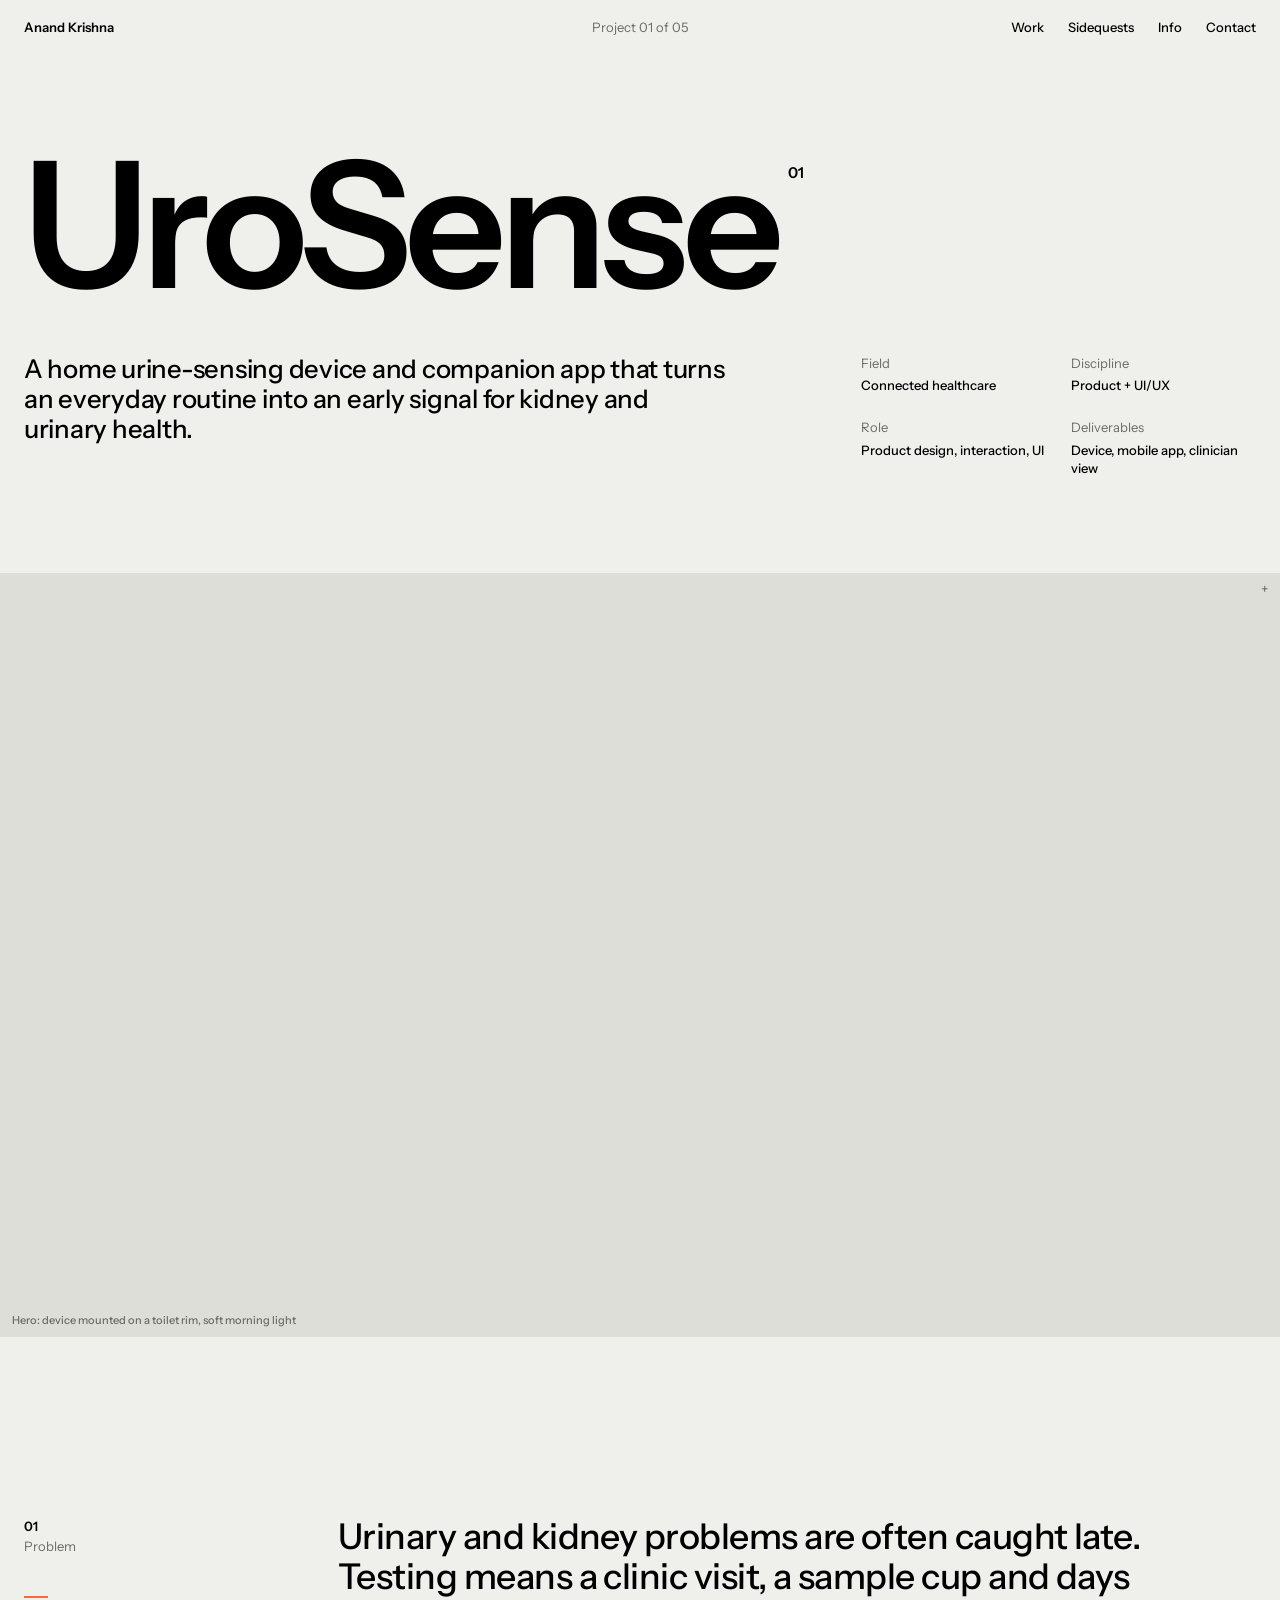
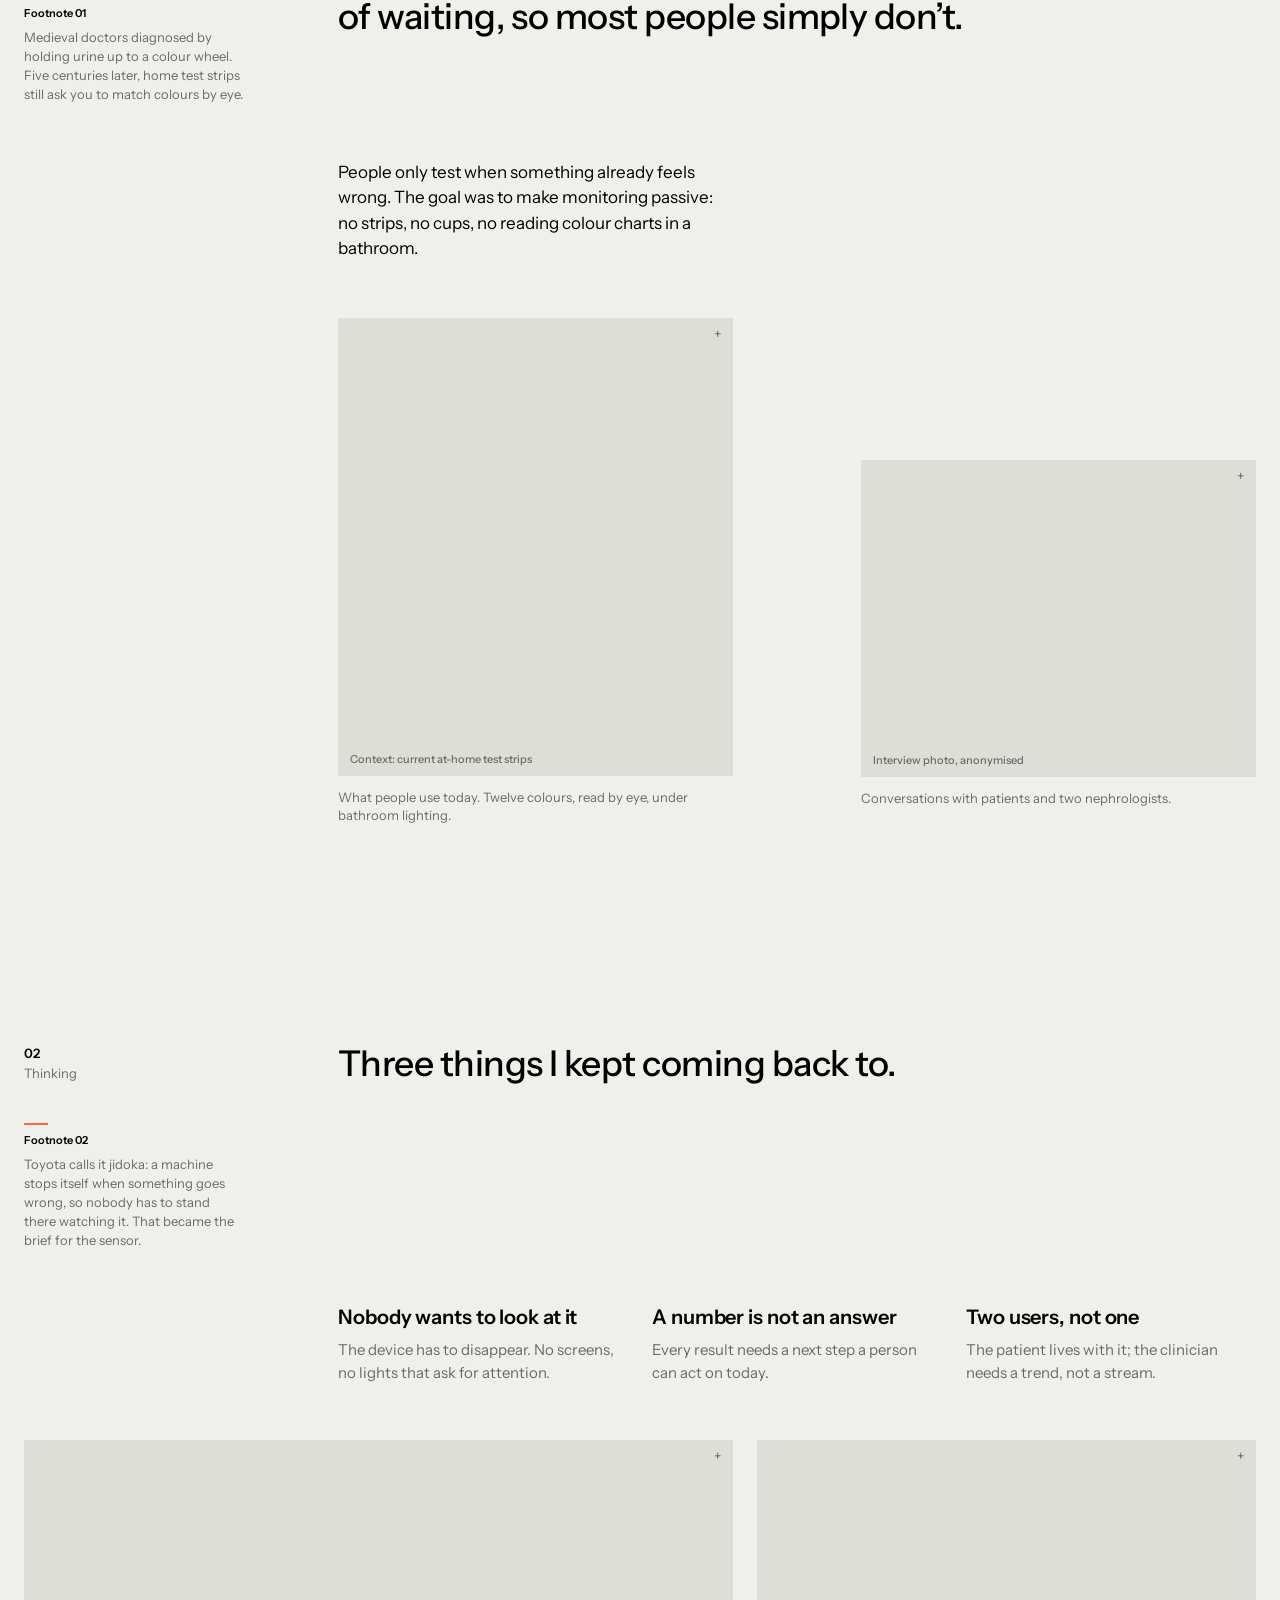
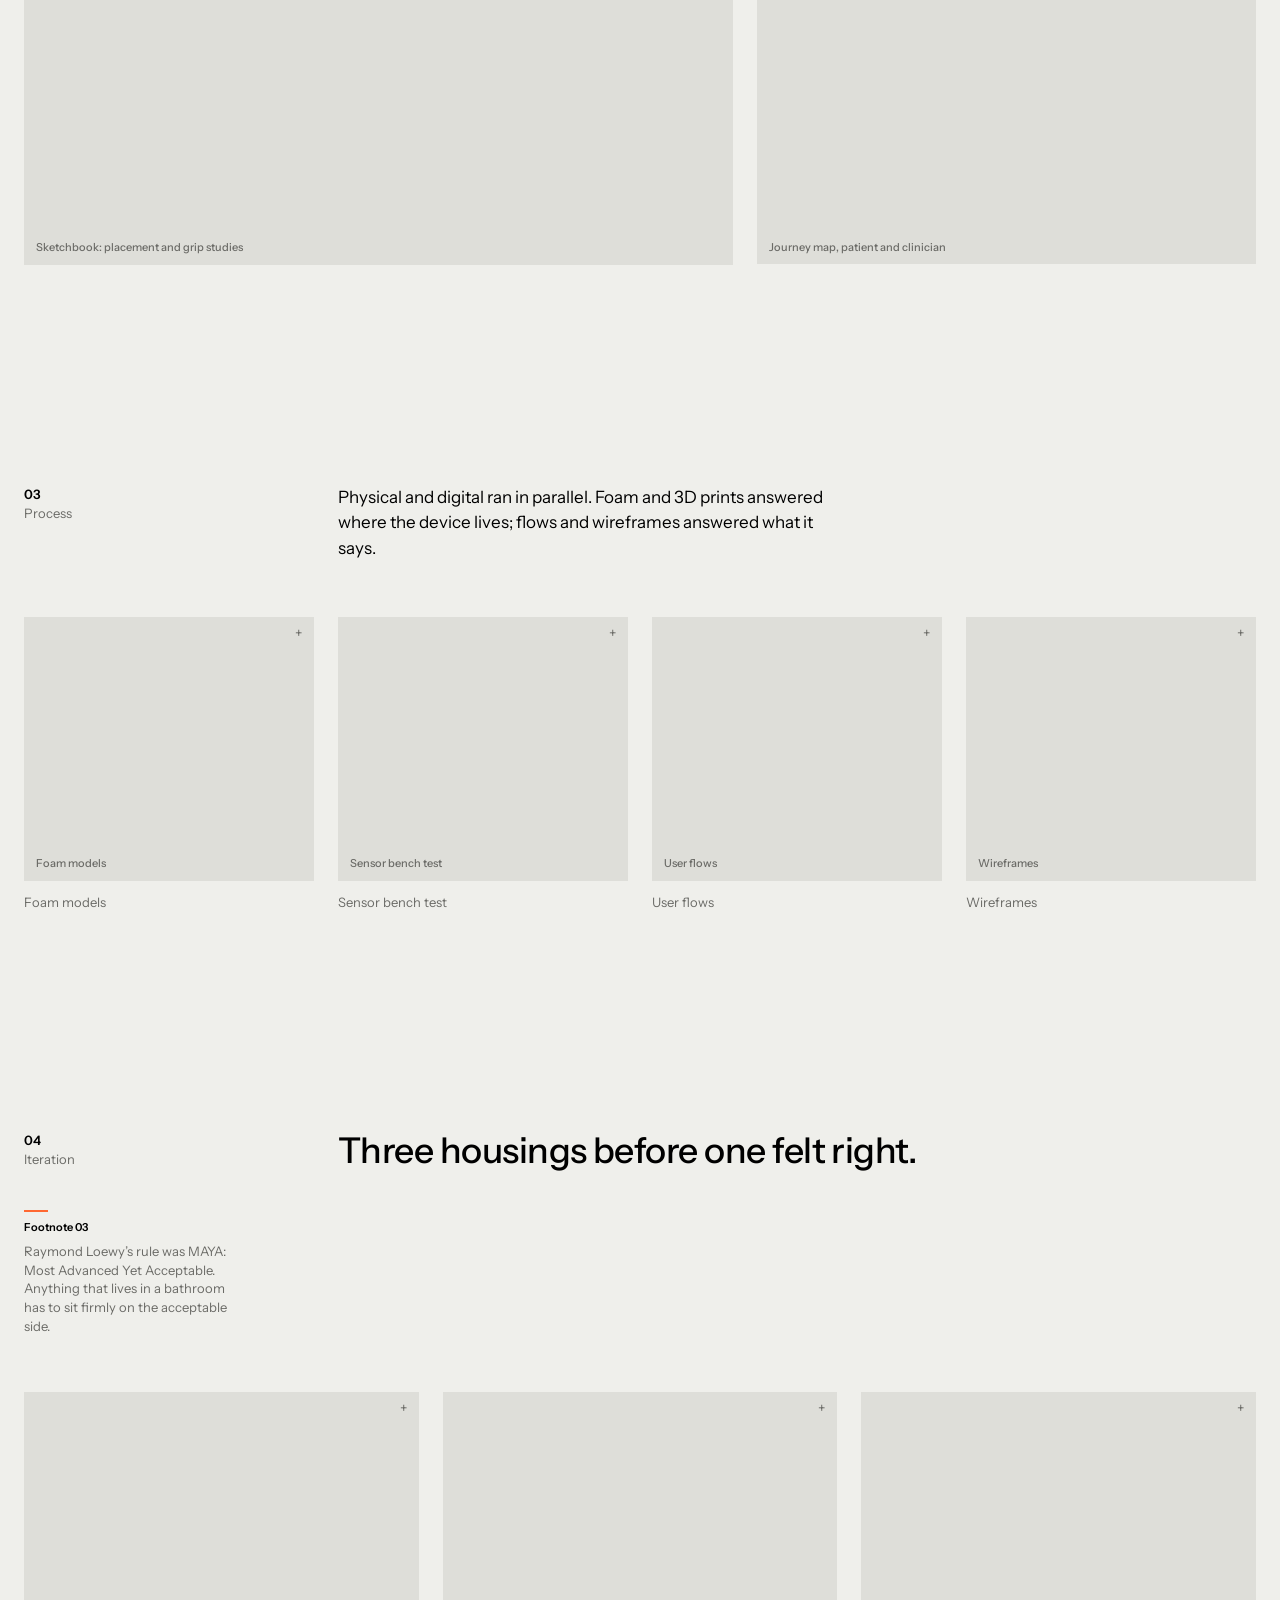
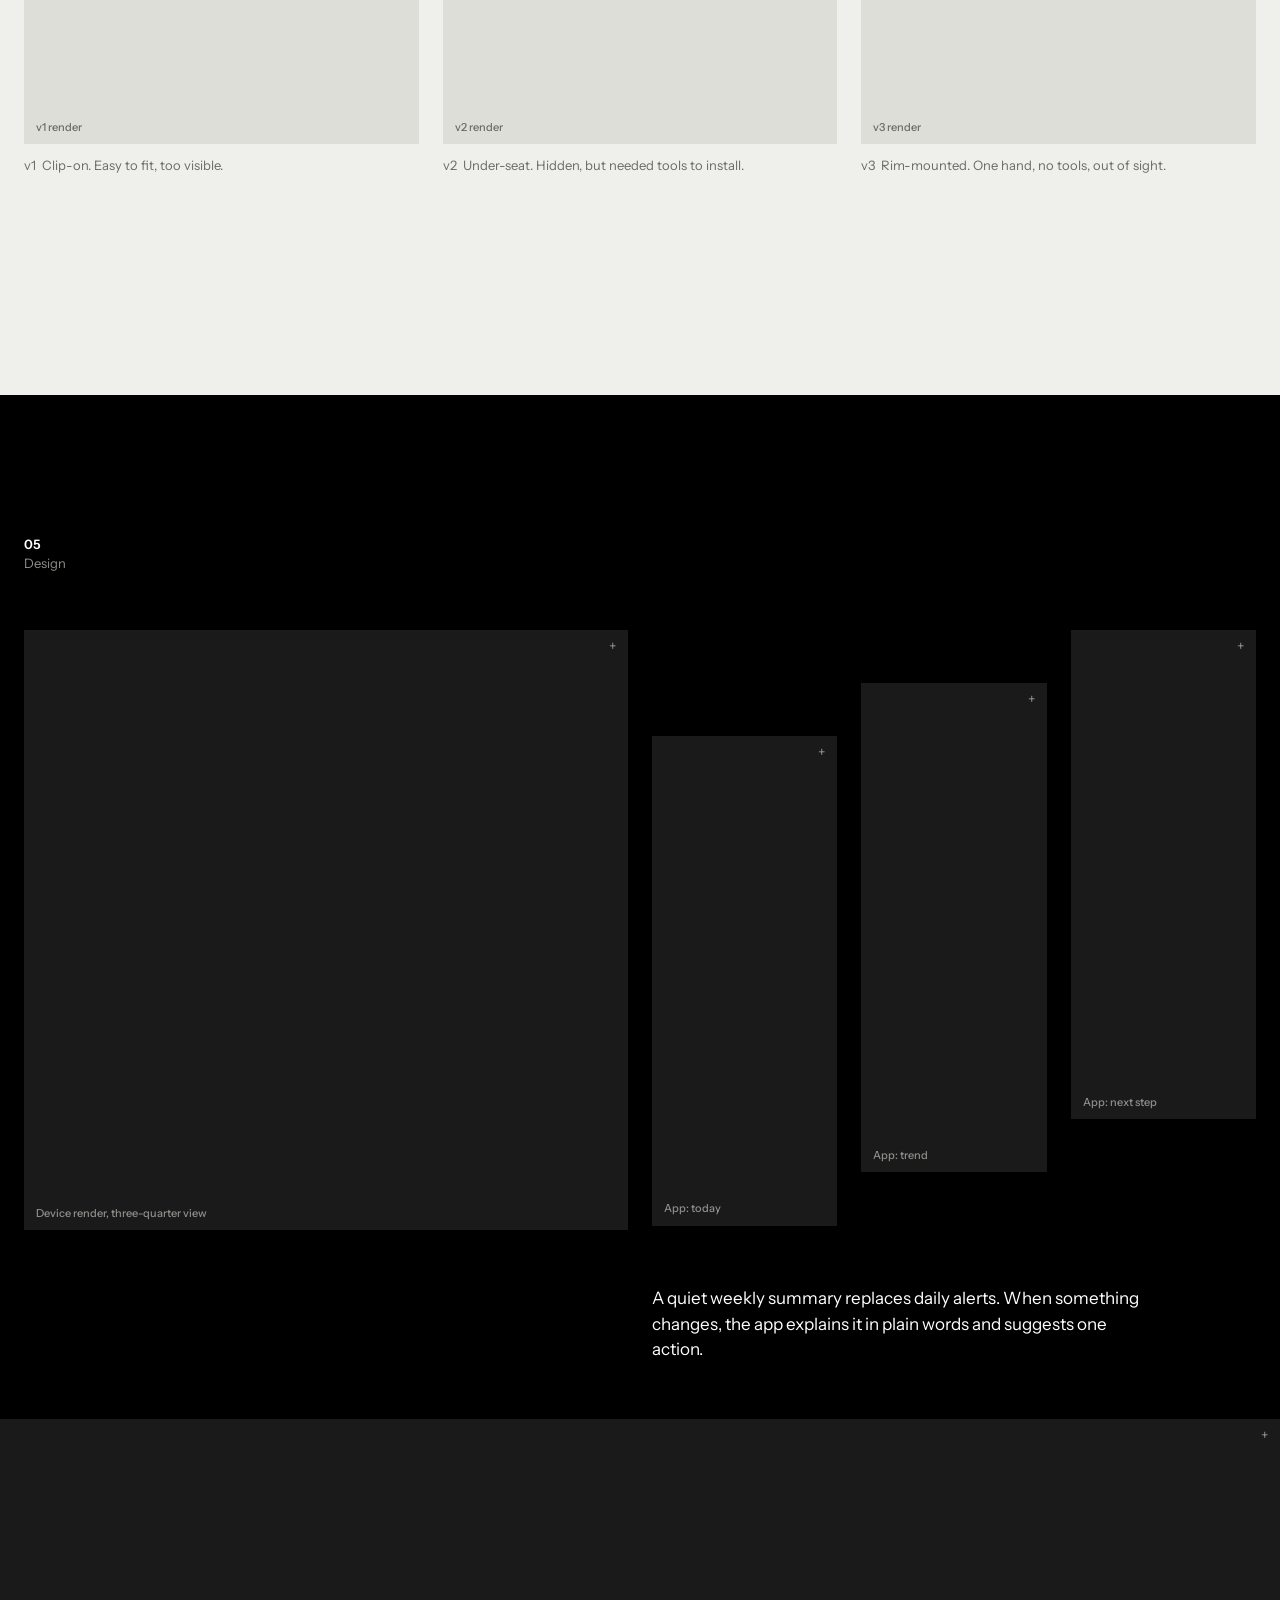
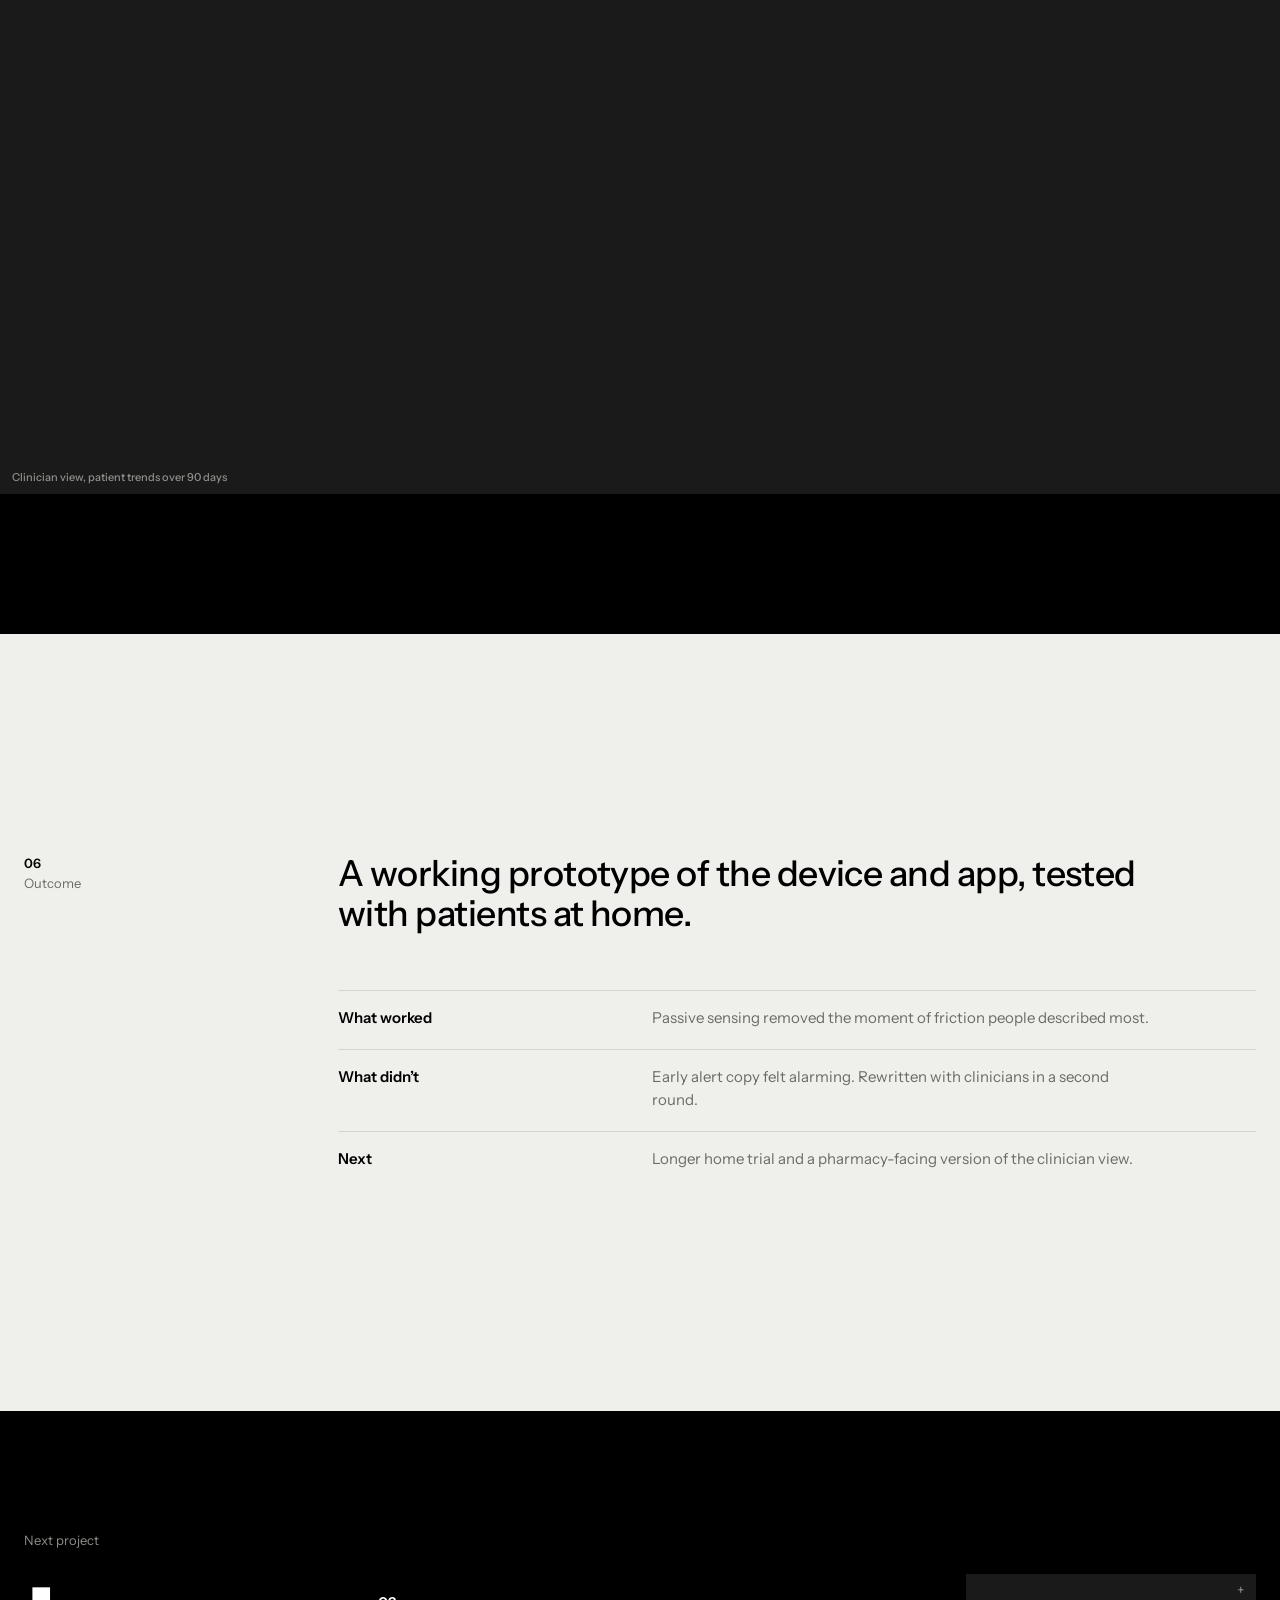
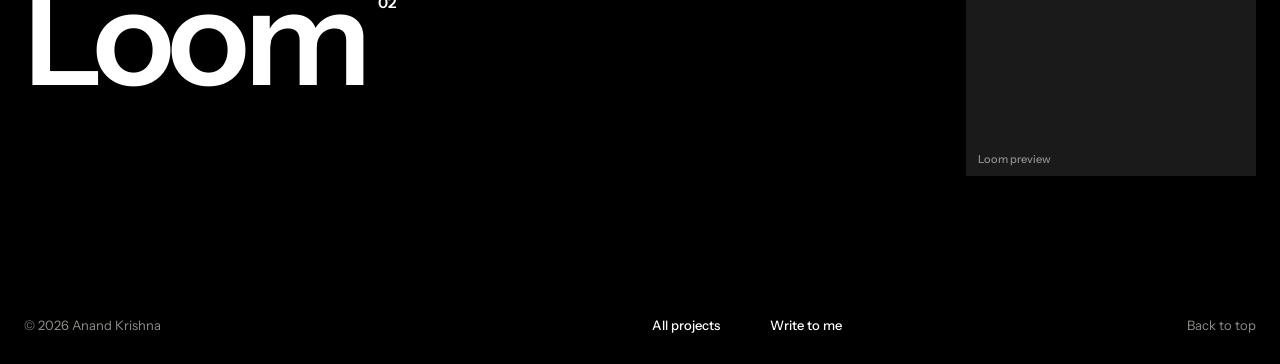
==== project.html @ cbd625f3 "Add files via upload" ====
<!doctype html>
<html lang="en">
<head>
  <meta charset="utf-8">
  <meta name="viewport" content="width=device-width, initial-scale=1">
  <title>Anand Krishna</title>
  <meta name="theme-color" content="#EFEFEB">
  <link rel="preconnect" href="https://fonts.googleapis.com">
  <link rel="preconnect" href="https://fonts.gstatic.com" crossorigin>
  <link rel="stylesheet" href="https://fonts.googleapis.com/css2?family=Instrument+Sans:wght@400..700&display=swap">
  <link rel="stylesheet" href="assets/css/style.css">
</head>
<body class="t-paper" id="top">
  <a class="skip" href="#content">Skip to content</a>
  <header data-nav></header>
  <main id="content" data-page></main>
  <script type="module" src="assets/js/project.js"></script>
</body>
</html>
---- assets/css/style.css ----
/* Anand Krishna, portfolio */

@view-transition { navigation: auto; }

:root {
  --ink: #000;
  --paper: #EFEFEB;
  --white: #FFF;
  --accent: #2B2BFF;
  --orange: #FF6831;
  --green: #A7FF9C;
  --pad: 24px;
  --gap: 24px;
  --font: 'Instrument Sans', 'Helvetica Neue', Arial, sans-serif;
  --ease: cubic-bezier(.2, .7, .2, 1);
}

/* Themes set every semantic colour, so nested sections never inherit the wrong one. */
.t-paper, .t-white, .t-orange, .t-green { --fg: #000; --mute: #6B6B67; --line: #D4D4CF; --slot: #DEDED9; --cap: #6B6B67; color: var(--fg); }
.t-paper { --bg: var(--paper); background: var(--bg); }
.t-white { --bg: var(--white); background: var(--bg); }
.t-orange { --bg: var(--orange); --mute: #000; background: var(--bg); }
.t-green { --bg: var(--green); --mute: #000; background: var(--bg); }
.t-ink { --bg: #000; --fg: #FFF; --mute: #8E8E8A; --line: #2A2A2A; --slot: #1A1A1A; --cap: #8E8E8A; background: var(--bg); color: var(--fg); }
.t-accent { --bg: var(--accent); --fg: #FFF; --mute: #EFEFEB; --line: rgba(255,255,255,.45); --slot: #1A1A1A; --cap: #8E8E8A; background: var(--bg); color: var(--fg); }

*, *::before, *::after { box-sizing: border-box; }
html { -webkit-text-size-adjust: 100%; scroll-behavior: smooth; }
@media (prefers-reduced-motion: reduce) { html { scroll-behavior: auto; } }
body { margin: 0; font-family: var(--font); font-size: 17px; line-height: 1.5; -webkit-font-smoothing: antialiased; text-rendering: optimizeLegibility; }
h1, h2, h3, p, figure, dl, dd, ul, ol { margin: 0; padding: 0; }
ul, ol { list-style: none; }
a { color: inherit; text-decoration: none; }
button { font: inherit; color: inherit; background: none; border: 0; padding: 0; cursor: pointer; }
:focus-visible { outline: 2px solid var(--accent); outline-offset: 3px; }
.t-accent :focus-visible { outline-color: #fff; }
.mute { color: var(--mute); }
.skip { position: absolute; left: -9999px; top: 8px; z-index: 100; background: #fff; color: #000; padding: 8px 12px; }
.skip:focus { left: 16px; }

.wrap { padding-inline: var(--pad); }
.grid { display: grid; grid-template-columns: repeat(12, minmax(0, 1fr)); column-gap: var(--gap); }

/* ---------- placeholder ---------- */
.ph { position: relative; width: 100%; background: var(--slot); }
.ph__cap { position: absolute; left: 12px; bottom: 10px; right: 28px; font-size: 11px; font-weight: 500; line-height: 1.3; color: var(--cap); }
.ph__mark { position: absolute; right: 12px; top: 6px; font-size: 14px; color: var(--cap); }

/* ---------- nav ---------- */
.nav { position: relative; display: flex; align-items: center; justify-content: space-between; padding: 20px var(--pad); font-size: 13px; line-height: 1.2; z-index: 5; }
.nav__name { font-weight: 600; }
.nav__ctx { position: absolute; left: 50%; transform: translateX(-50%); color: var(--mute); white-space: nowrap; }
.nav__links { display: flex; gap: 24px; font-weight: 500; }
.nav__links a, .footer__links a, .about__col a { text-underline-offset: 3px; }
.nav__links a:hover, .nav__links a[aria-current="page"], .footer__links a:hover, .about__col a:hover { text-decoration: underline; }
.nav__menu { display: none; font-size: 13px; font-weight: 500; padding: 14px 12px; margin: -14px -12px; }

/* ---------- hero ---------- */
.hero { padding-bottom: 140px; }
.hero__name { display: inline-block; white-space: nowrap; font-size: 180px; font-weight: 700; letter-spacing: -.045em; line-height: .86; margin-top: 72px; }
.hero__name .l { display: inline; }
.hero__row { margin-top: 56px; align-items: start; }
.hero__intro { grid-column: 7 / span 6; grid-row: 1; font-size: clamp(24px, 2.8vw, 40px); font-weight: 500; letter-spacing: -.02em; line-height: 1.08; max-width: 15em; }
.facts { grid-column: 1 / span 5; grid-row: 1; padding-top: 6px; }
.facts__label { font-size: 13px; }
.facts__win { overflow: hidden; margin: 10px 0 12px; min-height: 2.36em; font-size: 24px; }
.facts__line { font-size: 24px; font-weight: 500; letter-spacing: -.008em; line-height: 1.18; max-width: 19em; }
.facts__btn { font-size: 13px; font-weight: 600; text-decoration: underline; text-underline-offset: 3px; padding: 14px 0; margin: -14px 0; }
.facts__btn:disabled { cursor: default; }

/* ---------- index ---------- */
.index { padding-top: 120px; padding-bottom: 220px; }
.index__head { font-size: 13px; color: var(--mute); padding-bottom: 14px; border-bottom: 1px solid var(--line); }
.index__h { font-size: inherit; font-weight: 400; grid-column: 1 / span 3; }
.index__hook { grid-column: 4 / span 6; }
.index__fd { grid-column: 11 / span 2; }
.row { border-bottom: 1px solid var(--line); }
.row:last-child { border-bottom: 0; }
.row a { display: grid; grid-template-columns: repeat(12, minmax(0, 1fr)); column-gap: var(--gap); align-items: end; padding: 28px 0; }
.row__title { grid-column: 1 / span 10; display: flex; align-items: flex-start; gap: 12px; }
.row__t { font-size: clamp(52px, 8.9vw, 160px); font-weight: 600; letter-spacing: -.04em; line-height: .92; }
.row__num { font-size: 14px; font-weight: 600; margin-top: 1.1em; }
.row__meta { grid-column: 11 / span 2; display: flex; flex-direction: column; font-size: 13px; line-height: 1.35; padding-bottom: .9vw; }
.row__field { font-weight: 500; }
.row__disc { color: var(--mute); }
.row__inline { display: none; }
.row__t, .row__num, .row__field, .row__disc { transition: color 100ms ease-out; }
.index__list.is-hovering :is(.row__t, .row__num, .row__field, .row__disc) { transition-duration: 160ms; }
.index__list.is-hovering .row:not(.is-active) :is(.row__t, .row__num, .row__field, .row__disc) { color: var(--line); }
.row.is-active :is(.row__t, .row__num) { color: var(--accent); }
.has-cursor .row a, .has-cursor .sql button { cursor: none; }

/* floating preview + cursor */
.pv { position: fixed; left: 0; top: 0; width: clamp(200px, 23.6vw, 340px); aspect-ratio: 34 / 43; pointer-events: none; z-index: 40; opacity: 0; transition: opacity 160ms ease-out; will-change: transform; }
.pv.is-on { opacity: 1; }
.pv--fixed { left: auto; right: 22%; top: 50%; transform: translateY(-50%); }
.pv__f { position: absolute; inset: 0; background: #1A1A1A; opacity: 0; }
.pv__f.on { opacity: 1; }
.pv__f .ph__cap { color: #8E8E8A; }
.cur { position: fixed; left: 0; top: 0; z-index: 41; pointer-events: none; opacity: 0; transition: opacity 120ms; }
.cur.is-on { opacity: 1; }
.cur__dot { position: absolute; left: -7px; top: -7px; width: 14px; height: 14px; border-radius: 50%; background: var(--accent); }
.cur__label { position: absolute; left: 14px; top: 12px; white-space: nowrap; background: var(--accent); color: #fff; font-size: 12px; font-weight: 500; line-height: 1; padding: 6px 10px; border-radius: 20px; }

/* ---------- about ---------- */
.about { padding: 140px 0 160px; }
.about__head { grid-column: 1 / span 9; grid-row: 1; font-size: clamp(30px, 3.6vw, 52px); font-weight: 500; letter-spacing: -.022em; line-height: 1.06; }
.about__portrait { grid-column: 10 / span 3; grid-row: 1 / span 2; }
.about__body { grid-column: 4 / span 5; grid-row: 2; margin-top: 56px; }
.about__body p + p { margin-top: 24px; font-weight: 500; }
.about__col { grid-row: 3; margin-top: 96px; font-size: 13px; line-height: 1.5; }
.about__col h3 { font-size: 13px; font-weight: 600; margin-bottom: 10px; }
.about__col--1 { grid-column: 4 / span 3; }
.about__col--2 { grid-column: 7 / span 3; }
.about__col--3 { grid-column: 10 / span 3; }

/* ---------- footnotes ---------- */
.fn { font-size: 13px; line-height: 1.45; max-width: 220px; }
.fn__mark { display: block; width: 24px; height: 2px; background: var(--orange); transform: scaleX(0); transform-origin: left; transition: transform 240ms var(--ease); }
.fn.is-seen .fn__mark { transform: scaleX(1); }
.fn__label { display: block; font-size: 11px; font-weight: 600; margin: 8px 0 6px; }
.fn__text { color: var(--mute); }
@media (prefers-reduced-motion: reduce) { .fn__mark { transform: none; transition: none; } }

/* ---------- footer ---------- */
.footer { padding: 96px 0 28px; }
.footer__note .fn { max-width: 330px; }
.footer__q { margin-top: 64px; font-size: 13px; color: var(--mute); min-height: 1.4em; }
.footer__cta { display: block; width: 100%; text-align: left; margin-top: 24px; transition: color 160ms ease-out; }
.footer__cta > span { display: inline-block; white-space: nowrap; font-size: 200px; font-weight: 700; letter-spacing: -.045em; line-height: .84; }
.footer__cta .l { display: inline; }
.footer__cta:hover, .footer__cta:focus-visible { color: var(--orange); }
.footer__bottom { margin-top: 140px; font-size: 13px; align-items: baseline; }
.footer__copy { grid-column: 1 / span 4; color: var(--mute); }
.footer__links { grid-column: 7 / span 5; display: flex; gap: 24px; font-weight: 500; flex-wrap: wrap; }
.footer__links a { min-width: 94px; }
.footer__top { grid-column: 12; color: var(--mute); justify-self: end; }
.footer__top:hover { color: var(--fg); }

/* ---------- case study ---------- */
.ctitle { padding-top: 88px; padding-bottom: 96px; }
.ctitle__h { display: flex; align-items: flex-start; gap: 12px; font-weight: inherit; }
.ctitle__t { display: inline-block; white-space: nowrap; font-size: clamp(64px, 13.8vw, 240px); font-weight: 600; letter-spacing: -.04em; line-height: .92; }
.sup { font-size: 15px; font-weight: 600; margin-top: 1.4vw; }
.ctitle__row { margin-top: 48px; align-items: start; }
.ctitle__sum { grid-column: 1 / span 7; font-size: clamp(20px, 2vw, 28px); font-weight: 500; letter-spacing: -.01em; line-height: 1.18; }
.ctitle__meta { grid-column: 9 / span 4; display: grid; grid-template-columns: 1fr 1fr; gap: 24px var(--gap); font-size: 13px; line-height: 1.4; }
.ctitle__meta dt { color: var(--mute); margin-bottom: 4px; }
.ctitle__meta dd { font-weight: 500; }
.ctitle__play { display: flex; gap: 24px; margin-top: 40px; font-size: 15px; font-weight: 600; }
.ctitle__play .mute { font-weight: 400; }
.ctitle--after { padding-top: 64px; padding-bottom: 200px; }
.ohero { position: relative; }
.ohero .ph { min-height: 70vh; }
.ohero__title { position: absolute; left: 0; right: 0; bottom: 40px; color: #fff; }
.ohero__title h1 { font-weight: inherit; }
.ohero__title .ctitle__t { font-size: 300px; letter-spacing: -.05em; line-height: .8; }
.ohero__title .sup { display: block; margin: 0 0 16px; }

.chero { padding-bottom: 180px; }
.chero--band { padding: 120px 0; margin-bottom: 220px; }
.chapter { padding-bottom: 220px; }
.chapter--band { padding: 140px 0; margin-bottom: 220px; }
.chapter--band + .next, .chapter:last-of-type { margin-bottom: 0; }
.ch-grid { row-gap: 56px; align-items: start; }
.ch-aside { grid-column: 1 / span 3; grid-row: 1; font-size: 13px; line-height: 1.5; }
.ch-n { font-weight: 600; }
.ch-l { font-size: 13px; font-weight: 400; color: var(--mute); }
.ch-aside .fn { margin-top: 40px; }
.blk { grid-row: var(--r); grid-column: var(--c, 1) / span var(--s, 12); }
.blk.sub { grid-column: 1 / -1; display: grid; grid-template-columns: repeat(12, minmax(0, 1fr)); column-gap: var(--gap); align-items: start; }
.st { font-size: clamp(26px, calc(var(--fs) / 1440 * 100vw), calc(var(--fs) * 1px)); font-weight: 500; letter-spacing: -.015em; line-height: 1.12; }
.para { font-size: 17px; line-height: 1.5; max-width: 34em; }
.it { grid-column: var(--c) / span var(--s); margin-top: calc(var(--dy) / 1440 * 100vw); }
figcaption { margin-top: 12px; font-size: 13px; line-height: 1.4; color: var(--mute); white-space: pre-wrap; }
.blk.full { grid-column: 1 / -1; margin-inline: calc(var(--pad) * -1); }
.col { grid-column: var(--c) / span var(--s); }
.col h3 { font-size: 20px; font-weight: 600; letter-spacing: -.005em; line-height: 1.2; }
.col p { margin-top: 10px; font-size: 15px; color: var(--mute); }
.list__row { display: grid; grid-template-columns: repeat(9, minmax(0, 1fr)); column-gap: var(--gap); border-top: 1px solid var(--line); padding: 16px 0 20px; font-size: 15px; line-height: 1.5; }
.list dt { grid-column: 1 / span 3; font-weight: 600; }
.list dd { grid-column: 4 / span 5; color: var(--mute); }
.sw { grid-column: var(--c) / span 2; }
.sw span { display: block; aspect-ratio: 1; }

.next { padding: 120px 0 28px; }
.next__label { font-size: 13px; color: var(--mute); }
.next__row { margin-top: 24px; align-items: start; }
.next__link { grid-column: 1 / span 8; display: flex; align-items: flex-start; gap: 12px; transition: color 160ms ease-out; }
.next__link:hover { color: var(--accent); }
.t-ink .next__link:hover { color: var(--orange); }
.next__t { display: inline-block; white-space: nowrap; font-size: clamp(56px, 10.6vw, 200px); font-weight: 600; letter-spacing: -.04em; line-height: .92; }
.next__img { grid-column: 10 / span 3; }

/* ---------- sidequests ---------- */
.sq-bar { display: flex; justify-content: space-between; align-items: baseline; margin-top: 64px; padding-bottom: 14px; border-bottom: 1px solid var(--line); }
.sq-filters { display: flex; gap: 28px; flex-wrap: wrap; }
.flt, .sq-views button { font-size: 15px; font-weight: 500; color: var(--mute); padding: 10px 0; margin: -10px 0; }
.flt sup { font-size: 11px; font-weight: 600; margin-left: 3px; }
.flt[aria-pressed="true"], .sq-views button[aria-pressed="true"] { color: var(--fg); font-weight: 600; text-decoration: underline; text-underline-offset: 4px; }
.flt:hover, .sq-views button:hover { color: var(--fg); }
.sq-views { display: flex; gap: 20px; }
.ctitle:has(.sq-bar) { padding-bottom: 72px; }
.sq-wrap { padding-bottom: 160px; }
.sq-grid { display: grid; grid-template-columns: repeat(12, minmax(0, 1fr)); column-gap: var(--gap); row-gap: 64px; grid-auto-flow: row dense; align-items: start; }
.sq { grid-column: span var(--s); }
.sq__btn { display: block; width: 100%; text-align: left; }
.sq__meta { display: flex; justify-content: space-between; gap: 12px; margin-top: 12px; font-size: 14px; }
.sq__t { font-weight: 600; transition: color 160ms ease-out; }
.sq__c { font-size: 13px; color: var(--mute); }
.sq__btn .ph { transition: transform 240ms var(--ease); }
.sq__btn:hover .sq__t { color: var(--accent); }
.sq__btn:hover .ph { transform: translateY(-4px); }
.sql__head, .sql button { display: grid; grid-template-columns: 6fr 3fr 3fr; column-gap: var(--gap); width: 100%; text-align: left; align-items: baseline; }
.sql__head { font-size: 13px; color: var(--mute); padding-bottom: 12px; }
.sql button { border-top: 1px solid var(--line); padding: 14px 0; font-size: 15px; color: var(--mute); }
.sql:last-child button { border-bottom: 1px solid var(--line); }
.sql__t { font-size: clamp(22px, 2.2vw, 32px); font-weight: 500; letter-spacing: -.012em; line-height: 1.2; color: var(--fg); }
.sql button > span { transition: color 120ms ease-out; }
.sql.is-active button > span { color: var(--accent); }
[hidden] { display: none !important; }

.sqd, .menu { border: 0; padding: 0; max-width: none; max-height: none; }
.sqd { width: min(1040px, calc(100vw - 48px)); max-height: calc(100vh - 48px); background: var(--paper); color: #000; --slot: #DEDED9; --cap: #6B6B67; --mute: #6B6B67; padding: 32px; overflow: auto; }
.sqd::backdrop { background: rgba(0, 0, 0, .55); }
.sqd__close { position: sticky; top: 0; float: right; font-size: 13px; font-weight: 600; text-decoration: underline; text-underline-offset: 3px; padding: 12px; margin: -12px; }
.sqd__meta { display: flex; gap: 16px; font-size: 13px; font-weight: 500; }
.sqd__t { margin-top: 12px; font-size: clamp(36px, 5vw, 72px); font-weight: 600; letter-spacing: -.035em; line-height: .95; }
.sqd__p { margin-top: 24px; max-width: 34em; }
.sqd__imgs { display: grid; grid-template-columns: 1fr 1fr; gap: 16px; margin-top: 32px; }
.sqd__imgs .ph:first-child { grid-column: 1 / -1; }

/* ---------- mobile menu ---------- */
.menu { width: 100vw; height: 100dvh; margin: 0; inset: 0; padding: 18px 16px 24px; }
.menu[open] { display: flex; flex-direction: column; }
.menu::backdrop { background: #000; }
.menu__top { display: flex; justify-content: space-between; font-size: 13px; }
.menu__close { font-size: 13px; font-weight: 500; padding: 14px 12px; margin: -14px -12px; }
.menu__list { margin-top: 96px; }
.menu__list a { display: inline-block; font-size: 56px; font-weight: 600; letter-spacing: -.03em; line-height: 1.1; }
.menu__list a.is-current { color: var(--orange); }
.menu__list sup { font-size: 12px; font-weight: 600; margin-left: 6px; vertical-align: top; position: relative; top: .8em; }
.menu__foot { margin-top: auto; font-size: 12px; }
.menu__links { display: flex; gap: 18px; margin-top: 12px; font-size: 13px; font-weight: 500; }

/* ---------- tablet ---------- */
@media (max-width: 1023px) {
  .row__title { grid-column: 1 / span 9; }
  .row__meta { grid-column: 10 / span 3; }
  .ctitle__sum { grid-column: 1 / span 12; }
  .ctitle__meta { grid-column: 1 / span 12; grid-template-columns: repeat(4, 1fr); margin-top: 40px; }
}

/* ---------- mobile ---------- */
@media (max-width: 767px) {
  :root { --pad: 16px; --gap: 12px; }
  .nav { padding: 18px var(--pad); }
  .nav__ctx, .nav__links { display: none; }
  .nav__menu { display: block; }

  .hero { padding-bottom: 56px; }
  .hero__name { margin-top: 64px; }
  .hero__name .l { display: block; }
  .hero__row { display: block; margin-top: 32px; }
  .hero__intro { font-size: 24px; max-width: 13em; }
  .facts { margin-top: 40px; }
  .facts__win, .facts__line { font-size: 18px; }

  .index { padding-top: 64px; padding-bottom: 64px; }
  .index__head { display: block; padding-bottom: 12px; }
  .index__hook { margin-top: 4px; }
  .index__fd { display: none; }
  .row a { display: block; padding: 28px 0; }
  .row__t { font-size: 12.6vw; }
  .row__num { margin-top: .6em; font-size: 12px; }
  .row__meta { margin-top: 8px; font-size: 12px; padding: 0; }

  .about { padding: 64px 0; }
  .about .grid { display: block; }
  .about__head { font-size: 28px; line-height: 1.1; }
  .about__body { margin-top: 24px; font-size: 15px; }
  .about__portrait { width: 48%; margin-top: 32px; float: left; }
  .about__col { margin: 32px 0 0 52%; font-size: 12px; }
  .about__col--2, .about__col--3 { margin-top: 20px; }
  .about::after { content: ''; display: block; clear: both; }

  .footer { padding: 56px 0 24px; }
  .footer__q { margin-top: 48px; }
  .footer__cta .l { display: block; }
  .footer__bottom { display: block; margin-top: 48px; }
  .footer__links { display: grid; grid-template-columns: 1fr 1fr; gap: 12px; }
  .footer__copy { display: block; margin-top: 28px; }
  .footer__copy { order: 2; }
  .footer__top { display: inline-block; margin-top: 12px; }

  .ctitle { padding-top: 64px; padding-bottom: 56px; }
  .ctitle__row { display: block; margin-top: 24px; }
  .ctitle__meta { grid-template-columns: 1fr 1fr; margin-top: 32px; }
  .sup { margin-top: 2vw; font-size: 12px; }
  .ohero .ph { min-height: 60vh; }
  .ohero__title { bottom: 20px; }
  .ctitle--after { padding-bottom: 96px; }
  .chero { padding-bottom: 96px; }
  .chero--band, .chapter--band { padding: 64px 0; margin-bottom: 96px; }
  .chapter { padding-bottom: 96px; }
  .ch-grid { display: flex; flex-direction: column; gap: 32px; }
  .ch-aside .fn { margin-top: 20px; max-width: none; }
  .blk.sub { grid-template-columns: 1fr 1fr; row-gap: 24px; }
  .it, .col { grid-column: 1 / -1; margin-top: 0; }
  .it--sm { grid-column: span 1; }
  .sw { grid-column: span 1; }
  .st { font-size: 24px; }
  .para, .col p, .list__row { font-size: 15px; }
  .list__row { grid-template-columns: 1fr; }
  .list dt, .list dd { grid-column: 1; }
  .next { padding-top: 64px; }
  .next__row { display: block; }
  .next__img { display: block; margin-top: 24px; width: 60%; }

  .sq-bar { display: block; margin-top: 32px; }
  .sq-filters { flex-wrap: nowrap; overflow-x: auto; gap: 20px; scrollbar-width: none; }
  .sq-views { margin-top: 20px; }
  .sq-grid { grid-template-columns: 1fr 1fr; row-gap: 28px; }
  .sq { grid-column: span 1; }
  .sq[style*="--s:6"], .sq[style*="--s:4"] { grid-column: 1 / -1; }
  .sq__meta { display: block; font-size: 13px; }
  .sq__c { display: block; font-size: 12px; }
  .sql__head { display: none; }
  .sql button { grid-template-columns: 1fr; row-gap: 2px; font-size: 13px; }
  .sqd { padding: 20px; width: calc(100vw - 24px); }
}

/* touch devices: previews sit inline under each title */
@media (hover: none), (pointer: coarse) {
  .row__inline { display: block; grid-column: 1 / -1; margin-top: 16px; }
}
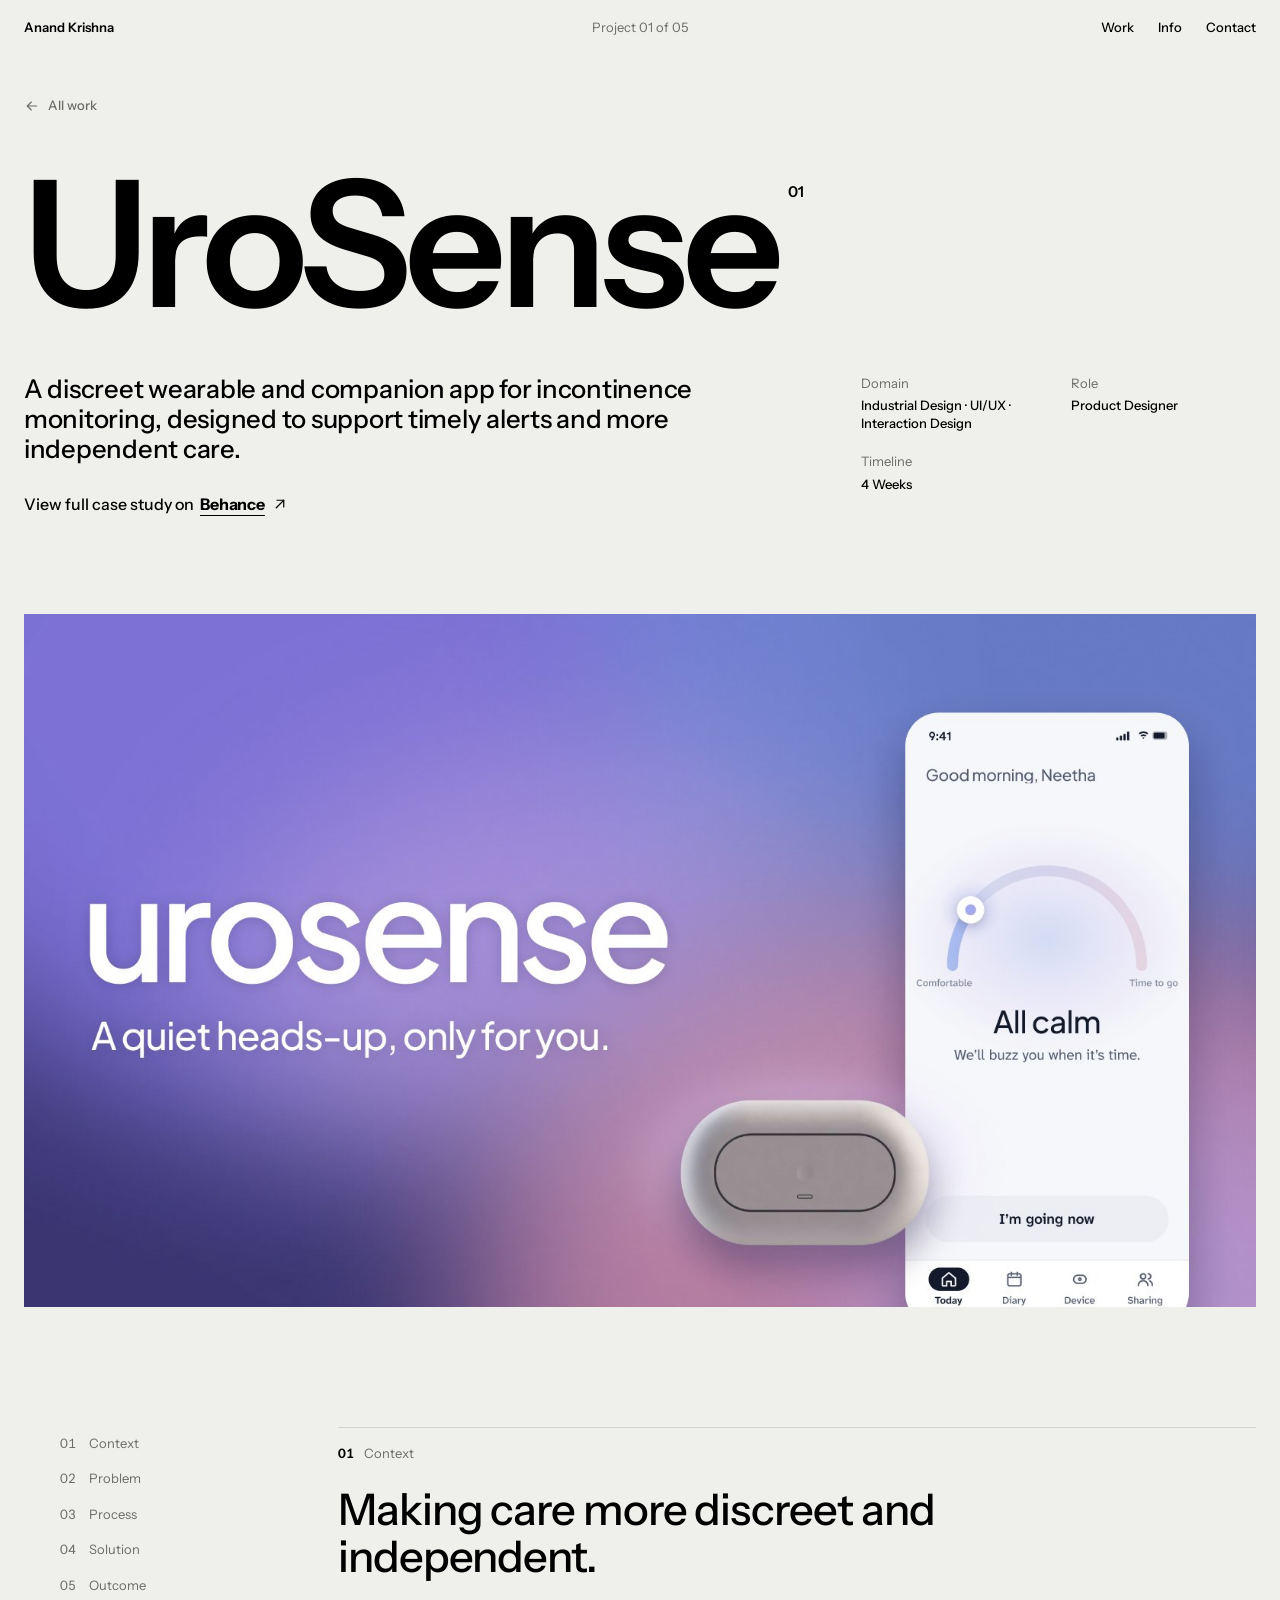
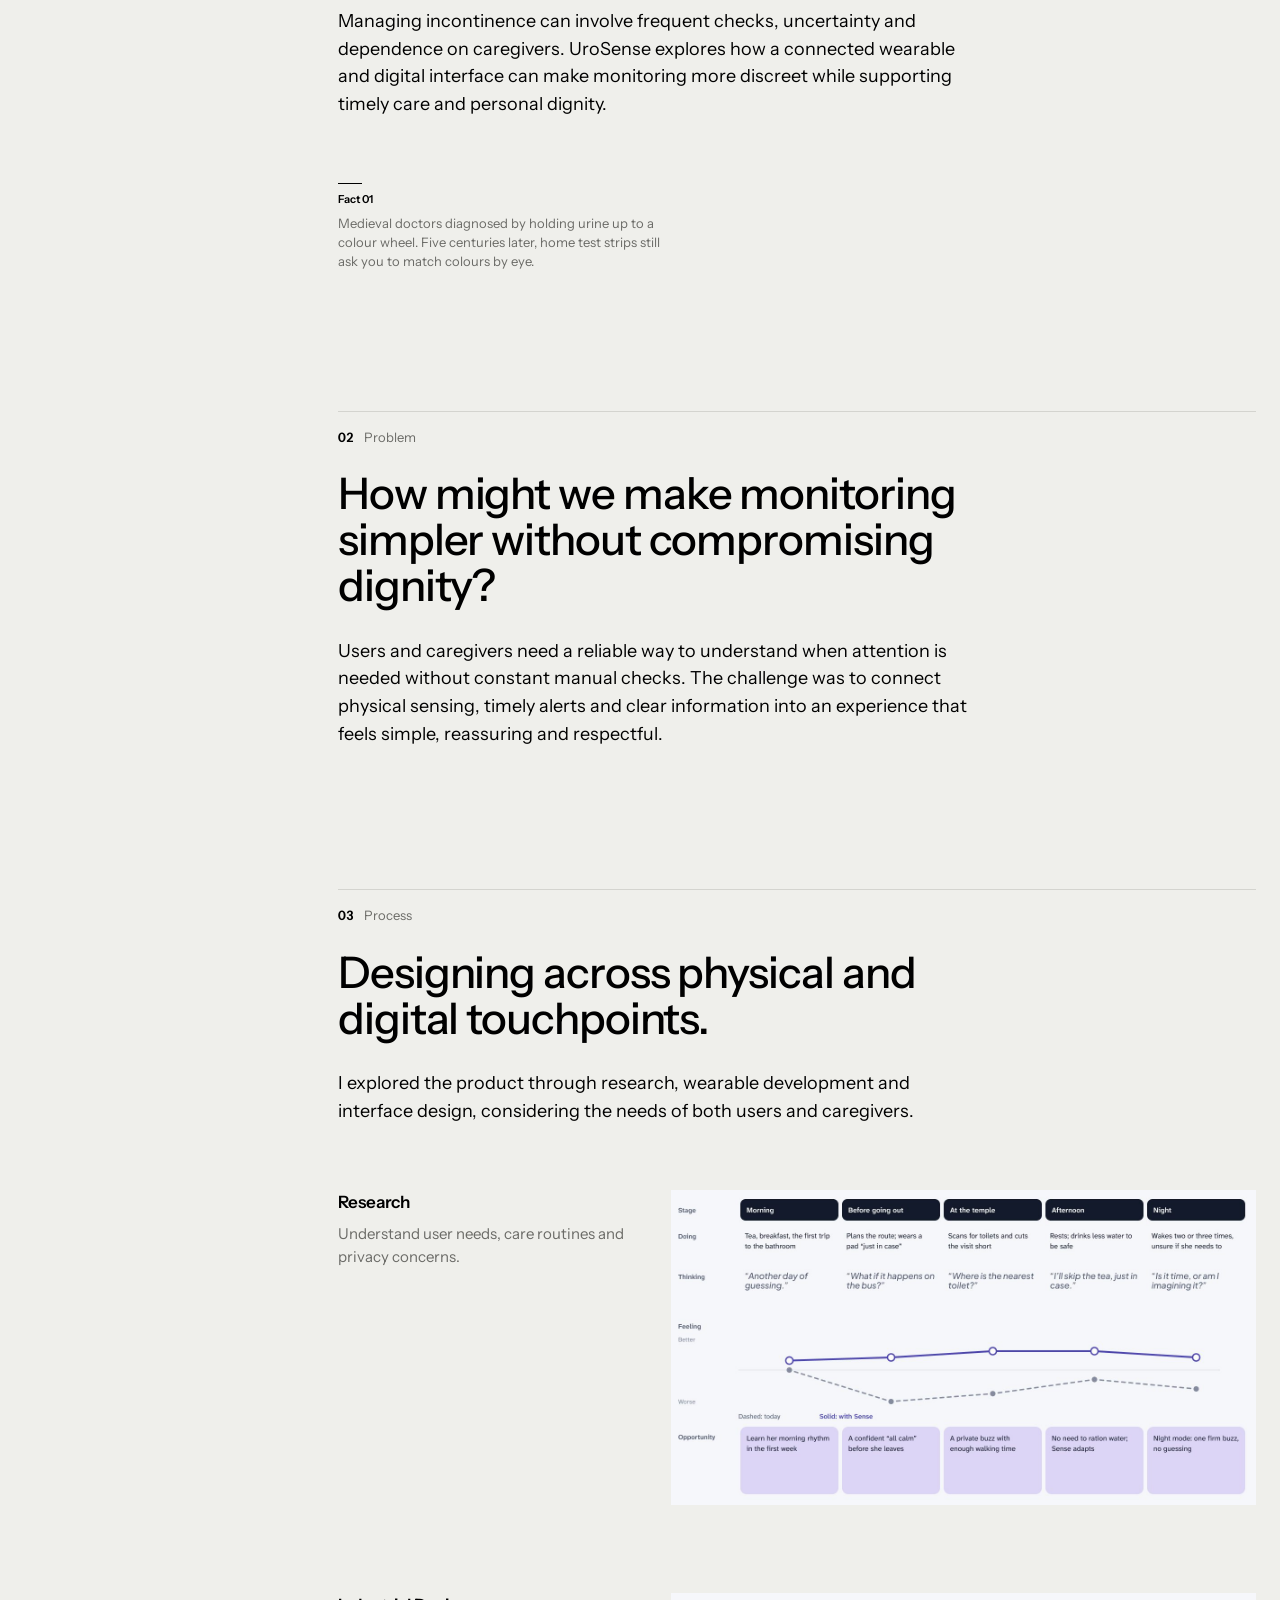
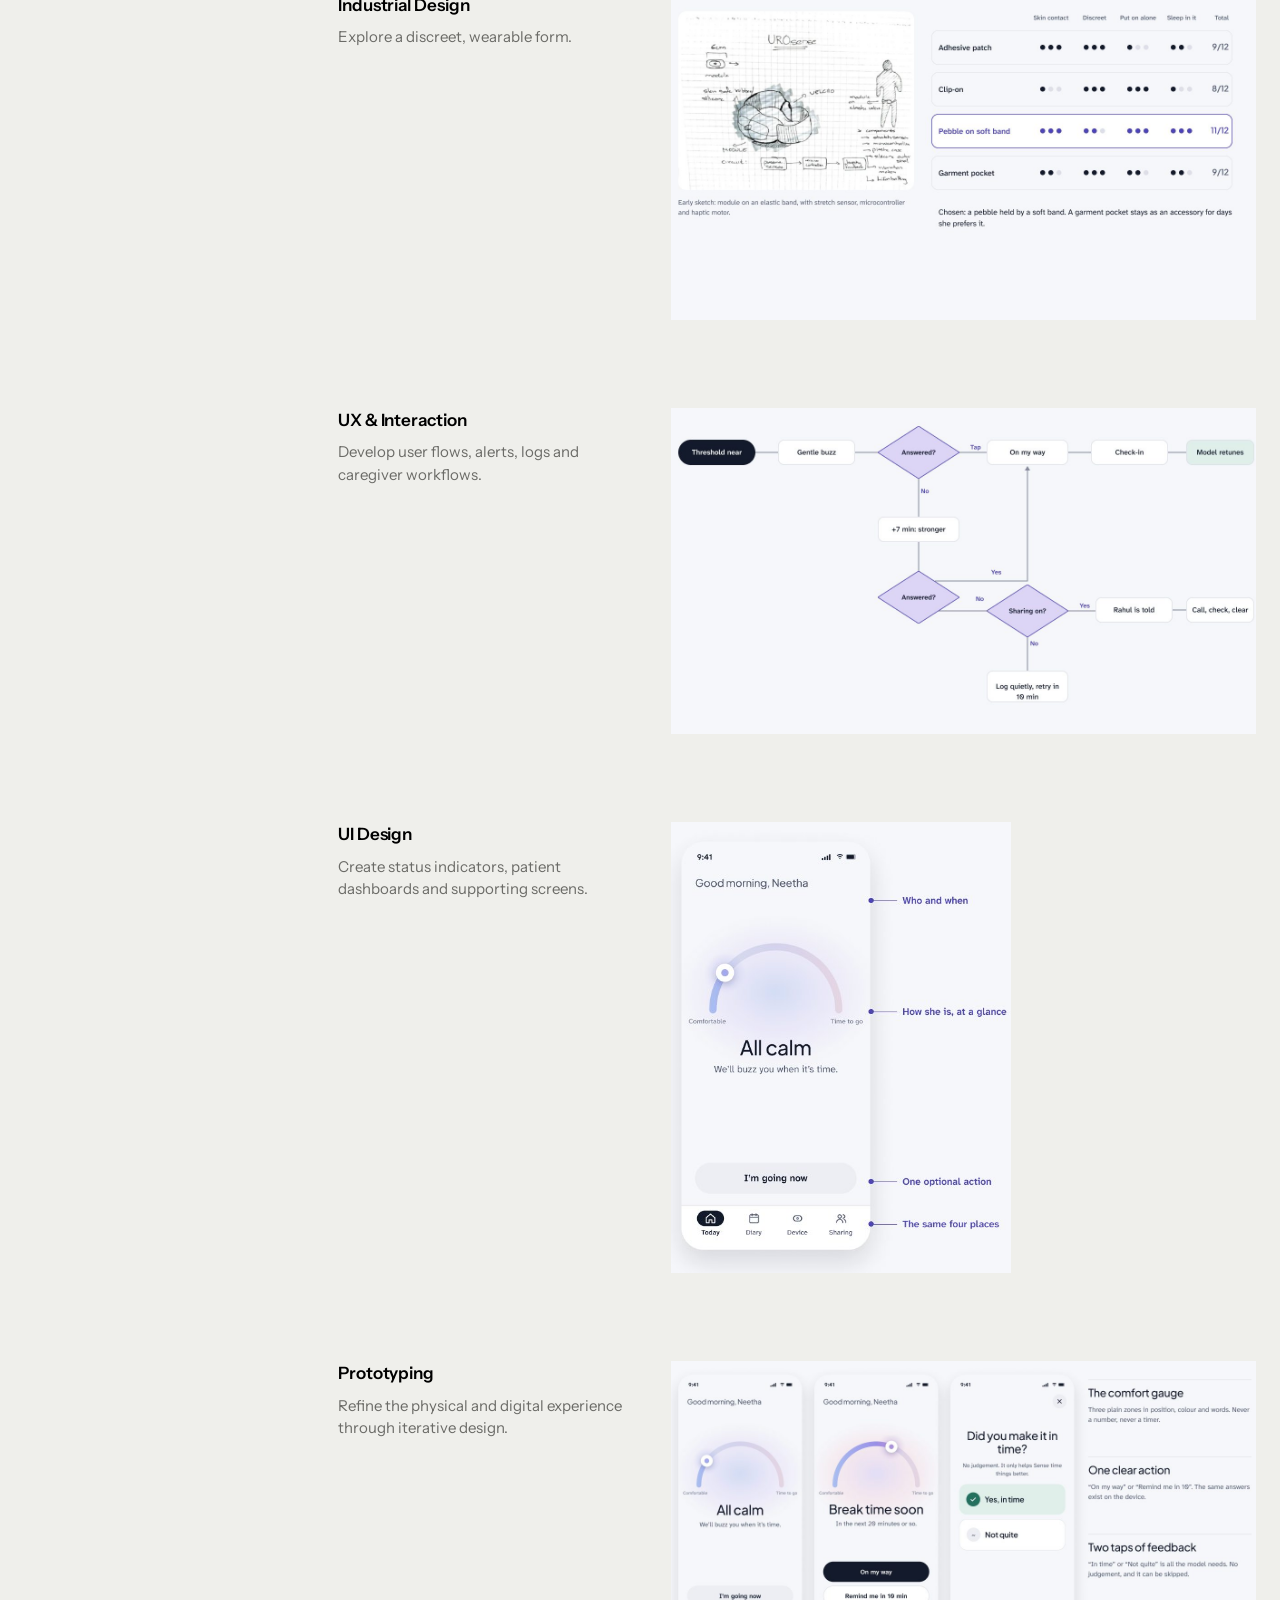
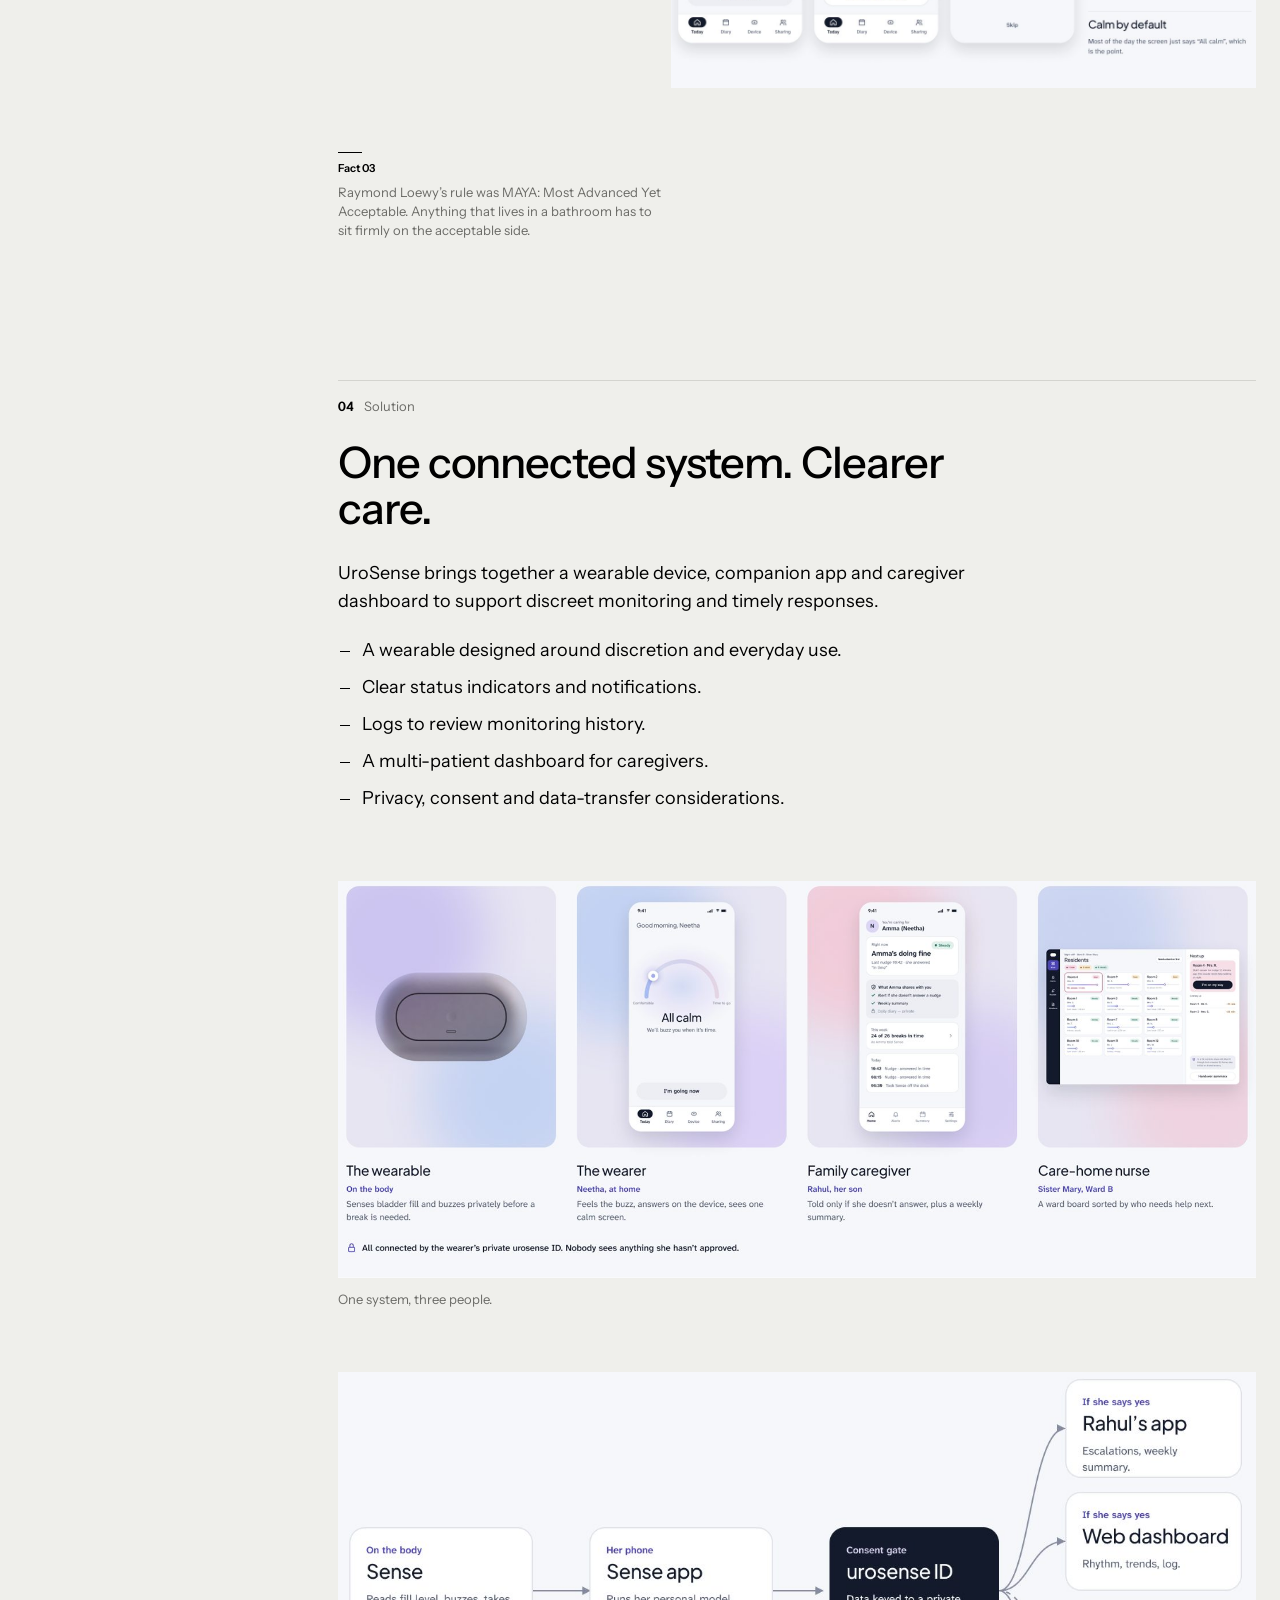
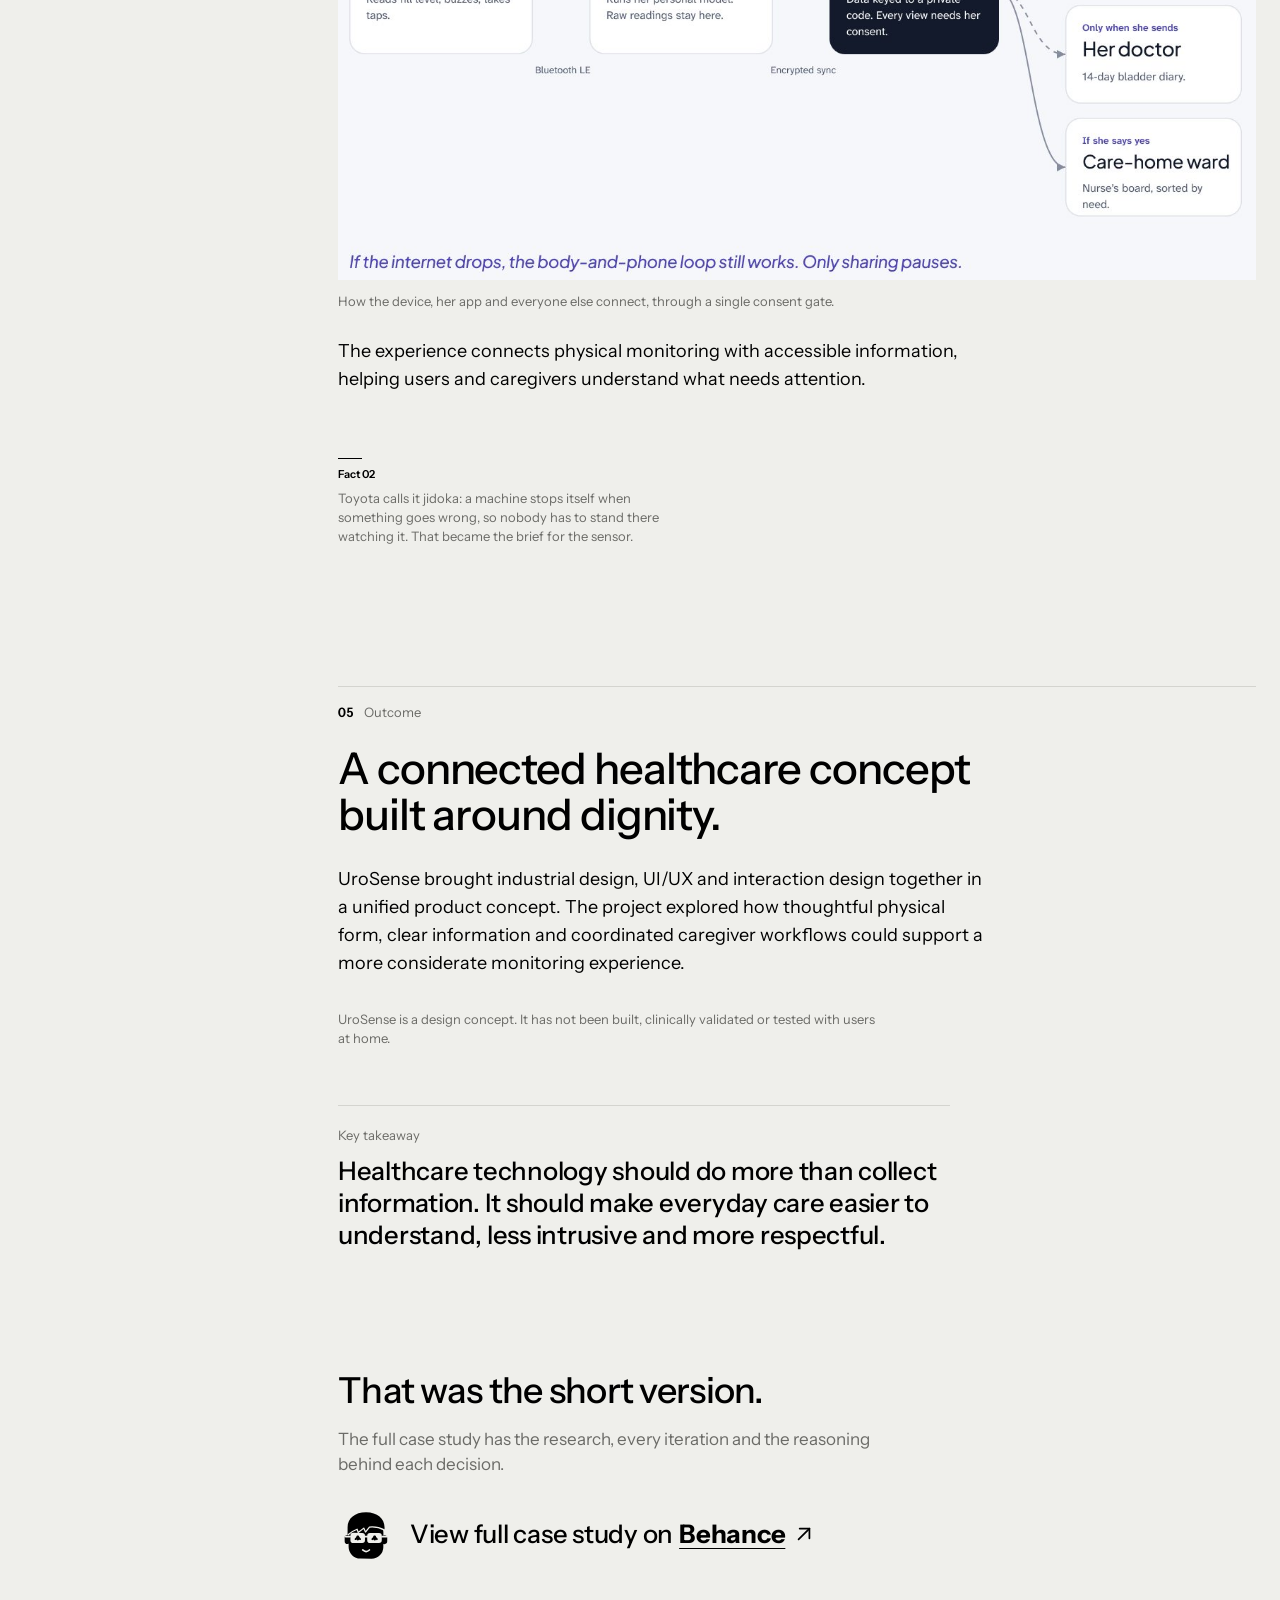
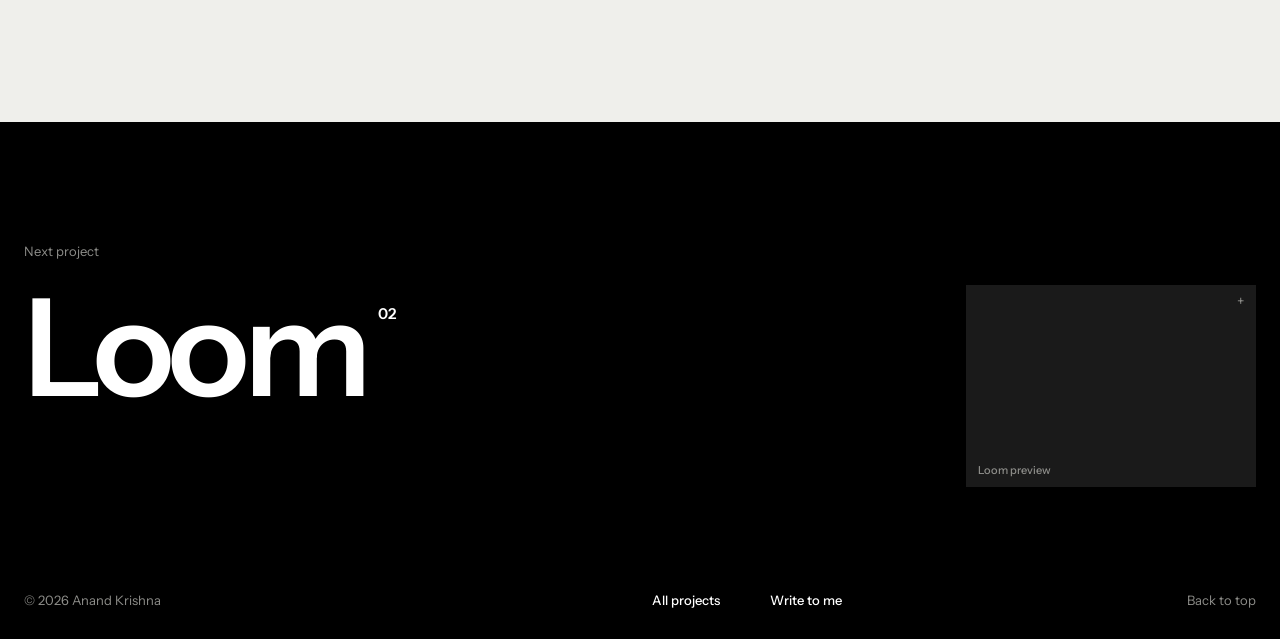
==== commit 1a530219: "Rail animation, back to top, project title transition" ====
--- a/project.html
+++ b/project.html
@@ -9,11 +9,12 @@
   <link rel="preconnect" href="https://fonts.gstatic.com" crossorigin>
   <link rel="stylesheet" href="https://fonts.googleapis.com/css2?family=Instrument+Sans:wght@400..700&display=swap">
   <link rel="stylesheet" href="assets/css/style.css">
+  <!-- Render-blocking, so the page is built before it first paints: the title can then morph in from the home page. -->
+  <script type="module" src="assets/js/project.js" blocking="render"></script>
 </head>
 <body class="t-paper" id="top">
   <a class="skip" href="#content">Skip to content</a>
   <header data-nav></header>
   <main id="content" data-page></main>
-  <script type="module" src="assets/js/project.js"></script>
 </body>
 </html>
--- a/assets/css/style.css
+++ b/assets/css/style.css
@@ -1,6 +1,10 @@
-/* Anand Krishna, portfolio */
+﻿/* Anand Krishna, portfolio */
 
 @view-transition { navigation: auto; }
+/* The shared project title glides between pages; the rest crossfades quietly. */
+::view-transition-group(*) { animation-duration: 650ms; animation-timing-function: cubic-bezier(.2, .7, .2, 1); }
+::view-transition-old(root), ::view-transition-new(root) { animation-duration: 320ms; }
+@media (prefers-reduced-motion: reduce) { ::view-transition-group(*), ::view-transition-old(*), ::view-transition-new(*) { animation: none; } }
 
 :root {
   --ink: #000;
@@ -16,7 +20,7 @@
 }
 
 /* Themes set every semantic colour, so nested sections never inherit the wrong one. */
-.t-paper, .t-white, .t-orange, .t-green { --fg: #000; --mute: #6B6B67; --line: #D4D4CF; --slot: #DEDED9; --cap: #6B6B67; color: var(--fg); }
+.t-paper, .t-white, .t-orange, .t-green { --fg: #000; --mute: #6B6B67; --line: #D4D4CF; --slot: #DEDED9; --cap: #55554F; color: var(--fg); }
 .t-paper { --bg: var(--paper); background: var(--bg); }
 .t-white { --bg: var(--white); background: var(--bg); }
 .t-orange { --bg: var(--orange); --mute: #000; background: var(--bg); }
@@ -58,15 +62,34 @@
 /* ---------- hero ---------- */
 .hero { padding-bottom: 140px; }
 .hero__name { display: inline-block; white-space: nowrap; font-size: 180px; font-weight: 700; letter-spacing: -.045em; line-height: .86; margin-top: 72px; }
-.hero__name .l { display: inline; }
+.hero__name .l { display: inline-block; }
+.hero__name .ch { display: inline-block; transform-origin: 0 100%; }
+/* Entrance: letters rise from below their own baseline, so clip only the bottom edge. */
+.hero__name.is-entering .l { clip-path: inset(-60% -15% 0 -15%); }
+.intro :is(.hero__name, .hero .nav, .hero__intro, .facts) { opacity: 0; }
 .hero__row { margin-top: 56px; align-items: start; }
 .hero__intro { grid-column: 7 / span 6; grid-row: 1; font-size: clamp(24px, 2.8vw, 40px); font-weight: 500; letter-spacing: -.02em; line-height: 1.08; max-width: 15em; }
 .facts { grid-column: 1 / span 5; grid-row: 1; padding-top: 6px; }
-.facts__label { font-size: 13px; }
+.facts__label { font-size: 13px; line-height: 1.3; font-variant-numeric: tabular-nums; }
+.facts__num { display: inline-flex; vertical-align: bottom; }
+.facts__d { display: inline-block; overflow: hidden; height: 1.3em; }
+.facts__d > span { display: inline-block; }
 .facts__win { overflow: hidden; margin: 10px 0 12px; min-height: 2.36em; font-size: 24px; }
+.sr { position: absolute; width: 1px; height: 1px; overflow: hidden; clip-path: inset(50%); white-space: nowrap; }
 .facts__line { font-size: 24px; font-weight: 500; letter-spacing: -.008em; line-height: 1.18; max-width: 19em; }
-.facts__btn { font-size: 13px; font-weight: 600; text-decoration: underline; text-underline-offset: 3px; padding: 14px 0; margin: -14px 0; }
-.facts__btn:disabled { cursor: default; }
+.facts__btn { display: inline-block; font-size: 15px; font-weight: 600; text-decoration: underline; text-decoration-thickness: 2px; text-underline-offset: 4px; padding: 12px 0; margin: -12px 0; transform-origin: 0 50%; transition: transform 320ms cubic-bezier(.34, 1.56, .64, 1); }
+/* Grows with a slight spring on hover; settles back quicker on leave. */
+.facts__btn:focus-visible { transform: scale(1.18); }
+@media (hover: hover) {
+  .facts__btn:hover { transform: scale(1.18); }
+  .facts__btn:not(:hover):not(:focus-visible) { transition-duration: 200ms; transition-timing-function: cubic-bezier(.2, .7, .2, 1); }
+}
+.facts__btn:active { transform: scale(1.08); transition-duration: 90ms; }
+.facts__btn:focus-visible { outline-color: #000; }
+@media (prefers-reduced-motion: reduce) {
+  .facts__btn { transition: none; }
+  .facts__btn:hover, .facts__btn:focus-visible { transform: none; text-decoration-thickness: 3px; }
+}
 
 /* ---------- index ---------- */
 .index { padding-top: 120px; padding-bottom: 220px; }
@@ -91,7 +114,7 @@
 .has-cursor .row a, .has-cursor .sql button { cursor: none; }
 
 /* floating preview + cursor */
-.pv { position: fixed; left: 0; top: 0; width: clamp(200px, 23.6vw, 340px); aspect-ratio: 34 / 43; pointer-events: none; z-index: 40; opacity: 0; transition: opacity 160ms ease-out; will-change: transform; }
+.pv { position: fixed; left: 0; top: 0; width: clamp(160px, 16.7vw, 240px); aspect-ratio: 34 / 43; pointer-events: none; z-index: 40; opacity: 0; transition: opacity 160ms ease-out; will-change: transform; }
 .pv.is-on { opacity: 1; }
 .pv--fixed { left: auto; right: 22%; top: 50%; transform: translateY(-50%); }
 .pv__f { position: absolute; inset: 0; background: #1A1A1A; opacity: 0; }
@@ -116,7 +139,7 @@
 
 /* ---------- footnotes ---------- */
 .fn { font-size: 13px; line-height: 1.45; max-width: 220px; }
-.fn__mark { display: block; width: 24px; height: 2px; background: var(--orange); transform: scaleX(0); transform-origin: left; transition: transform 240ms var(--ease); }
+.fn__mark { display: block; width: 24px; height: 1px; background: var(--fg); transform: scaleX(0); transform-origin: left; transition: transform 240ms var(--ease); }
 .fn.is-seen .fn__mark { transform: scaleX(1); }
 .fn__label { display: block; font-size: 11px; font-weight: 600; margin: 8px 0 6px; }
 .fn__text { color: var(--mute); }
@@ -129,11 +152,12 @@
 .footer__cta { display: block; width: 100%; text-align: left; margin-top: 24px; transition: color 160ms ease-out; }
 .footer__cta > span { display: inline-block; white-space: nowrap; font-size: 200px; font-weight: 700; letter-spacing: -.045em; line-height: .84; }
 .footer__cta .l { display: inline; }
-.footer__cta:hover, .footer__cta:focus-visible { color: var(--orange); }
+.footer__cta:hover, .footer__cta:focus-visible { color: var(--mute); }
 .footer__bottom { margin-top: 140px; font-size: 13px; align-items: baseline; }
 .footer__copy { grid-column: 1 / span 4; color: var(--mute); }
 .footer__links { grid-column: 7 / span 5; display: flex; gap: 24px; font-weight: 500; flex-wrap: wrap; }
 .footer__links a { min-width: 94px; }
+.footer__icons { grid-column: 7 / span 4; display: flex; gap: 6px; align-items: center; margin: -10px 0 -10px -10px; }
 .footer__top { grid-column: 12; color: var(--mute); justify-self: end; }
 .footer__top:hover { color: var(--fg); }
 
@@ -188,7 +212,7 @@
 .next__row { margin-top: 24px; align-items: start; }
 .next__link { grid-column: 1 / span 8; display: flex; align-items: flex-start; gap: 12px; transition: color 160ms ease-out; }
 .next__link:hover { color: var(--accent); }
-.t-ink .next__link:hover { color: var(--orange); }
+.t-ink .next__link:hover { color: var(--mute); }
 .next__t { display: inline-block; white-space: nowrap; font-size: clamp(56px, 10.6vw, 200px); font-weight: 600; letter-spacing: -.04em; line-height: .92; }
 .next__img { grid-column: 10 / span 3; }
 
@@ -221,7 +245,7 @@
 [hidden] { display: none !important; }
 
 .sqd, .menu { border: 0; padding: 0; max-width: none; max-height: none; }
-.sqd { width: min(1040px, calc(100vw - 48px)); max-height: calc(100vh - 48px); background: var(--paper); color: #000; --slot: #DEDED9; --cap: #6B6B67; --mute: #6B6B67; padding: 32px; overflow: auto; }
+.sqd { width: min(1040px, calc(100vw - 48px)); max-height: calc(100vh - 48px); background: var(--paper); color: #000; --slot: #DEDED9; --cap: #55554F; --mute: #6B6B67; padding: 32px; overflow: auto; }
 .sqd::backdrop { background: rgba(0, 0, 0, .55); }
 .sqd__close { position: sticky; top: 0; float: right; font-size: 13px; font-weight: 600; text-decoration: underline; text-underline-offset: 3px; padding: 12px; margin: -12px; }
 .sqd__meta { display: flex; gap: 16px; font-size: 13px; font-weight: 500; }
@@ -238,7 +262,7 @@
 .menu__close { font-size: 13px; font-weight: 500; padding: 14px 12px; margin: -14px -12px; }
 .menu__list { margin-top: 96px; }
 .menu__list a { display: inline-block; font-size: 56px; font-weight: 600; letter-spacing: -.03em; line-height: 1.1; }
-.menu__list a.is-current { color: var(--orange); }
+.menu__list a.is-current { text-decoration: underline; text-decoration-thickness: 2px; text-underline-offset: 8px; }
 .menu__list sup { font-size: 12px; font-weight: 600; margin-left: 6px; vertical-align: top; position: relative; top: .8em; }
 .menu__foot { margin-top: auto; font-size: 12px; }
 .menu__links { display: flex; gap: 18px; margin-top: 12px; font-size: 13px; font-weight: 500; }
@@ -334,3 +358,328 @@
 @media (hover: none), (pointer: coarse) {
   .row__inline { display: block; grid-column: 1 / -1; margin-top: 16px; }
 }
+
+/* ==========================================================================
+   Additions: icon links, opening curtain, short-format case studies
+   ========================================================================== */
+
+/* Browser surfaces carry the palette too. */
+::selection { background: #000; color: #EFEFEB; }
+html { scrollbar-color: #6B6B67 transparent; }
+
+/* ---------- icon links (footer + menu) ---------- */
+.icon { width: 22px; height: 22px; display: block; }
+.icon-link { position: relative; display: grid; place-items: center; width: 44px; height: 44px; border-radius: 50%; color: var(--fg); transition: color 160ms ease-out, background-color 160ms ease-out; }
+.icon-link .icon { transition: transform 260ms cubic-bezier(.2, .7, .2, 1); }
+.icon-link:hover, .icon-link:focus-visible { color: var(--mute); }
+.icon-link:hover .icon { transform: translateY(-2px); }
+.icon-link::after { content: attr(data-tip); position: absolute; left: 50%; bottom: calc(100% + 2px); transform: translate(-50%, 4px); font-size: 11px; font-weight: 500; white-space: nowrap; color: var(--mute); opacity: 0; pointer-events: none; transition: opacity 140ms ease-out, transform 200ms ease-out; }
+.icon-link:hover::after, .icon-link:focus-visible::after { opacity: 1; transform: translate(-50%, 0); }
+.menu__links { gap: 4px; margin-left: -10px; }
+
+/* ---------- opening curtain ---------- */
+.curtain-screen { display: none; }
+html.curtain { overflow: hidden; }
+html.curtain .curtain-screen { position: fixed; inset: 0; z-index: 200; display: grid; place-items: center; background: #000; color: #fff; will-change: transform; cursor: default; }
+.curtain__words { font-size: 13px; font-weight: 500; letter-spacing: .01em; white-space: nowrap; opacity: 0; }
+.curtain-screen.is-ready .curtain__words { opacity: 1; }
+.curtain-screen .cc { display: inline-block; text-align: center; }
+.curtain-screen .cc.is-scr { color: #6B6B67; }
+.curtain-screen [data-sep] { opacity: 0; transition: opacity 200ms ease-out; }
+.curtain-screen [data-sep].is-on { opacity: 1; }
+html.curtain-leaving .curtain-screen { transform: translateY(-100%); transition: transform 760ms cubic-bezier(.76, 0, .24, 1); }
+
+/* ---------- real images in previews ---------- */
+.pv__f--img img, .row__inline img, .next__img img { display: block; width: 100%; height: 100%; object-fit: cover; }
+.next__img img { aspect-ratio: 330 / 230; height: auto; }
+.row__inline img { aspect-ratio: 16 / 9; height: auto; background: var(--slot); }
+
+/* ---------- short-format case study ---------- */
+.cs-top { padding-top: 40px; }
+.cs-back { display: inline-flex; align-items: center; gap: 8px; font-size: 13px; font-weight: 500; color: var(--mute); padding: 12px 0; margin: -12px 0 36px; transition: color 160ms ease-out; }
+.cs-back .icon { width: 16px; height: 16px; transition: transform 220ms ease-out; }
+.cs-back:hover { color: var(--fg); }
+.cs-back:hover .icon { transform: translateX(-3px); }
+.cs-intro { grid-column: 1 / span 7; }
+.cs-short { margin-top: 28px; font-size: 15px; color: var(--mute); }
+.cs-cta { display: inline-flex; align-items: center; gap: 6px; color: var(--fg); font-weight: 600; text-decoration: underline; text-decoration-thickness: 1px; text-underline-offset: 5px; transition: opacity 160ms ease-out; }
+.cs-cta .icon { width: 18px; height: 18px; transition: transform 240ms cubic-bezier(.2, .7, .2, 1); }
+.cs-cta { font-weight: 500; text-decoration: none; }
+.cs-cta__brand { font-weight: 800; letter-spacing: -.01em; text-decoration: underline; text-decoration-thickness: 1px; text-underline-offset: 5px; }
+.cs-cta:hover { opacity: .65; }
+.cs-cta:hover .icon { transform: translate(2px, -2px); }
+.cs-glance { row-gap: 20px; }
+.cs-glance dd { line-height: 1.4; }
+.sr { position: absolute; width: 1px; height: 1px; overflow: hidden; clip-path: inset(50%); white-space: nowrap; }
+
+.cs-hero { margin-bottom: 120px; }
+.cs-hero img { display: block; width: 100%; height: auto; background: var(--slot); }
+
+.cs { display: grid; grid-template-columns: repeat(12, minmax(0, 1fr)); column-gap: var(--gap); align-items: start; padding-bottom: 80px; }
+.cs-rail { grid-column: 1 / span 2; position: sticky; top: 40px; }
+.cs-rail ol { display: grid; gap: 2px; }
+.cs-rail a { display: block; padding: 7px 0 7px 36px; font-size: 13px; color: var(--mute); transition: color 160ms ease-out; }
+.cs-rail a:hover { color: var(--fg); }
+.cs-rail a[aria-current] { color: var(--fg); font-weight: 600; }
+.cs-rail__mark { position: absolute; left: 0; top: 0; width: 24px; height: 1px; background: var(--fg); opacity: 0; transition: transform 380ms cubic-bezier(.2, .7, .2, 1), opacity 200ms ease-out; }
+.cs-rail.has-active .cs-rail__mark { opacity: 1; }
+
+.cs-body { grid-column: 4 / span 9; }
+.cs-sec { scroll-margin-top: 40px; }
+.cs-sec + .cs-sec { margin-top: 160px; }
+.cs-h { max-width: 18em; font-size: clamp(28px, 2.8vw, 40px); font-weight: 500; letter-spacing: -.02em; line-height: 1.1; outline: none; }
+.cs-text { margin-top: 24px; max-width: 38em; }
+.cs-text p + p { margin-top: 16px; }
+.cs-quote { margin-top: 40px; max-width: 30em; font-size: clamp(20px, 1.7vw, 24px); font-weight: 500; letter-spacing: -.01em; line-height: 1.3; }
+.cs-quote p::before { content: '“'; }
+.cs-quote p::after { content: '”'; }
+
+.cs-steps { margin-top: 32px; max-width: 46em; border-top: 1px solid var(--line); counter-reset: none; }
+.cs-steps li { display: grid; grid-template-columns: 9em 1fr; gap: var(--gap); padding: 18px 0; border-bottom: 1px solid var(--line); }
+.cs-steps__k { font-weight: 600; }
+.cs-steps p { color: var(--mute); }
+
+.cs-stats { margin-top: 32px; max-width: 46em; border-top: 1px solid var(--line); }
+.cs-stats div { display: grid; grid-template-columns: 11em 1fr; gap: var(--gap); align-items: baseline; padding: 14px 0; border-bottom: 1px solid var(--line); }
+.cs-stats dt { color: var(--mute); }
+.cs-stats dd { font-size: 20px; font-weight: 600; letter-spacing: -.01em; line-height: 1.3; font-variant-numeric: tabular-nums; }
+
+.cs-table-wrap { margin-top: 32px; overflow-x: auto; }
+.cs-table { width: 100%; max-width: 52em; border-collapse: collapse; font-variant-numeric: tabular-nums; font-size: 15px; }
+.cs-table th, .cs-table td { padding: 14px 16px 14px 0; text-align: left; border-bottom: 1px solid var(--line); }
+.cs-table thead th { font-size: 13px; font-weight: 400; color: var(--mute); vertical-align: bottom; }
+.cs-table td { text-align: right; }
+.cs-table thead th:not(:first-child) { text-align: right; }
+.cs-table tbody th { font-weight: 500; }
+.cs-table tr.is-ours th, .cs-table tr.is-ours td { font-weight: 600; }
+
+
+.cs-fig { margin-top: 48px; }
+.cs-fig img { display: block; width: 100%; height: auto; background: var(--slot); }
+.cs-fig--narrow { max-width: 760px; }
+.cs-pair { display: grid; grid-template-columns: 1fr 1fr; gap: var(--gap); }
+.cs-sec .fn { margin-top: 48px; max-width: 330px; }
+
+.cs-end { padding-top: 40px; padding-bottom: 160px; }
+.cs-end__h { font-size: clamp(28px, 2.8vw, 40px); font-weight: 500; letter-spacing: -.02em; line-height: 1.1; }
+.cs-end__p { margin-top: 16px; max-width: 34em; color: var(--mute); }
+.cs-cta--end { margin-top: 28px; font-size: clamp(22px, 2vw, 28px); letter-spacing: -.01em; }
+.cs-cta--end .icon { width: 26px; height: 26px; }
+
+@media (min-width: 768px) {
+  .cs-end { display: grid; grid-template-columns: repeat(12, minmax(0, 1fr)); column-gap: var(--gap); }
+  .cs-end > * { grid-column: 4 / span 9; }
+}
+
+@media (max-width: 1023px) {
+  .cs-intro { grid-column: 1 / span 12; }
+  .cs-rail { grid-column: 1 / span 3; }
+  .cs-body { grid-column: 4 / span 9; }
+}
+
+@media (max-width: 767px) {
+  .cs-top { padding-top: 24px; }
+  .cs-back { margin-bottom: 24px; }
+  .cs-hero { margin-bottom: 0; }
+  .footer__icons { margin: 16px 0 0 -10px; }
+  .cs { display: block; padding-bottom: 48px; }
+  .cs-rail { position: sticky; top: 0; z-index: 10; margin: 0 calc(var(--pad) * -1); padding: 0 var(--pad); background: var(--bg); border-bottom: 1px solid var(--line); overflow-x: auto; scrollbar-width: none; }
+  .cs-rail::-webkit-scrollbar { display: none; }
+  .cs-rail ol { display: flex; gap: 20px; width: max-content; }
+  .cs-rail a { padding: 14px 0; }
+  .cs-rail__mark { top: auto; bottom: 0; left: 0; width: 100px; transform-origin: 0 50%; }
+  .cs-sec { scroll-margin-top: 64px; padding-top: 56px; }
+  .cs-sec + .cs-sec { margin-top: 40px; }
+  .cs-steps li { grid-template-columns: 1fr; gap: 4px; }
+  .cs-stats dd { font-size: 17px; }
+  .cs-pair { grid-template-columns: 1fr; }
+  .cs-end { padding-bottom: 96px; }
+}
+
+/* ---------- case study: numbered sections, process rows, bars (no accent colour) ---------- */
+.cs-cta--top { margin-top: 28px; font-size: 16px; }
+.cs-num { display: flex; gap: 10px; margin-bottom: 14px; font-size: 13px; color: var(--mute); font-variant-numeric: tabular-nums; }
+.cs-num span { color: var(--fg); font-weight: 600; }
+.cs-rail__n { display: inline-block; width: 2.2em; font-variant-numeric: tabular-nums; }
+.cs-rail a[aria-current] .cs-rail__n { font-weight: 600; }
+
+.cs-bullets { margin-top: 20px; max-width: 38em; }
+.cs-bullets li { position: relative; padding: 10px 0 10px 22px; border-bottom: 1px solid var(--line); }
+.cs-bullets li::before { content: ''; position: absolute; left: 2px; top: 1.15em; width: 8px; height: 1px; background: var(--fg); }
+
+.cs-rows { margin-top: 40px; border-top: 1px solid var(--line); }
+.cs-rows li { display: grid; grid-template-columns: minmax(0, 3fr) minmax(0, 6fr); gap: var(--gap); align-items: start; padding: 32px 0; border-bottom: 1px solid var(--line); }
+.cs-rows h3 { font-size: 17px; font-weight: 600; letter-spacing: -.005em; }
+.cs-rows p { margin-top: 8px; font-size: 15px; color: var(--mute); max-width: 26em; }
+.cs-rows__img img { display: block; width: 100%; height: auto; background: var(--slot); }
+
+.cs-bars { display: grid; grid-template-columns: 1fr 1fr; gap: 40px var(--gap); margin-top: 40px; max-width: 60em; }
+.cs-bars__g figcaption { margin: 0 0 14px; font-size: 13px; color: var(--mute); white-space: normal; }
+.cs-bar { display: grid; grid-template-columns: 10.5em 1fr; gap: 12px; align-items: center; padding: 8px 0; font-size: 14px; }
+.cs-bar dt { color: var(--mute); }
+.cs-bar dd { display: flex; align-items: center; gap: 10px; }
+.cs-bar__fill { display: block; height: 10px; width: var(--w); min-width: 2px; background: var(--line); }
+.cs-bar__v { font-variant-numeric: tabular-nums; white-space: nowrap; }
+.cs-bar.is-ours dt, .cs-bar.is-ours .cs-bar__v { color: var(--fg); font-weight: 600; }
+.cs-bar.is-ours .cs-bar__fill { background: var(--fg); }
+
+.cs-note { margin-top: 28px; max-width: 42em; font-size: 13px; line-height: 1.5; color: var(--mute); }
+
+@media (max-width: 767px) {
+  .cs-rows li { grid-template-columns: 1fr; gap: 16px; padding: 24px 0; }
+  .cs-bars { grid-template-columns: 1fr; }
+  .cs-bar { grid-template-columns: 8.5em 1fr; font-size: 13px; }
+  .cs-rail__n { width: auto; margin-right: 6px; }
+}
+
+/* ---------- calmer case-study hierarchy (overrides) ---------- */
+.cs-sec + .cs-sec { margin-top: 0; }
+.cs-sec { padding-top: 140px; }
+.cs-sec:first-child { padding-top: 0; }
+.cs-num { margin-bottom: 24px; padding-top: 16px; border-top: 1px solid var(--line); }
+.cs-h { max-width: 15em; font-size: clamp(30px, 3.4vw, 48px); line-height: 1.06; letter-spacing: -.025em; }
+.cs-quote { margin-top: 32px; max-width: 24em; font-size: clamp(22px, 2vw, 28px); line-height: 1.25; }
+.cs-text { margin-top: 28px; max-width: 36em; font-size: 18px; line-height: 1.55; }
+.cs-quote + .cs-text { margin-top: 24px; }
+.cs-text p + p { margin-top: 18px; }
+.cs-bullets { margin-top: 16px; max-width: 36em; font-size: 18px; }
+.cs-bullets li { padding: 5px 0 5px 24px; border-bottom: 0; }
+.cs-bullets li::before { top: 1.05em; width: 10px; }
+.cs-steps { display: grid; grid-template-columns: repeat(3, minmax(0, 1fr)); gap: 32px var(--gap); max-width: none; margin-top: 48px; border-top: 0; }
+.cs-steps li { display: block; padding: 0; border-bottom: 0; }
+.cs-steps__k { display: block; margin-bottom: 8px; font-size: 17px; line-height: 1.3; }
+.cs-steps p { font-size: 15px; line-height: 1.5; }
+.cs-rows { display: grid; gap: 88px; margin-top: 64px; border-top: 0; }
+.cs-rows li { gap: 40px; padding: 0; border-bottom: 0; }
+.cs-rows__img--narrow { max-width: 340px; }
+.cs-fig { margin-top: 64px; }
+.cs-bars { margin-top: 48px; }
+.cs-note { margin-top: 32px; }
+.cs-sec .fn { margin-top: 64px; }
+
+@media (max-width: 767px) {
+  .cs-sec { padding-top: 72px; }
+  .cs-steps { grid-template-columns: 1fr; gap: 24px; margin-top: 32px; }
+  .cs-rows { gap: 56px; margin-top: 40px; }
+  .cs-text, .cs-bullets { font-size: 16px; }
+}
+
+/* ---------- big stats and key takeaway ---------- */
+.cs-big { display: grid; grid-template-columns: repeat(2, minmax(0, 1fr)); gap: 40px var(--gap); margin-top: 32px; max-width: 46em; }
+.cs-big div { display: flex; flex-direction: column; padding-top: 16px; border-top: 1px solid var(--fg); }
+.cs-big__v { order: 1; font-size: clamp(56px, 6vw, 96px); font-weight: 600; letter-spacing: -.04em; line-height: .95; font-variant-numeric: tabular-nums; }
+.cs-big__k { order: 2; margin-top: 12px; font-size: 17px; font-weight: 600; }
+.cs-big__d { order: 3; margin-top: 4px; font-size: 14px; color: var(--mute); }
+.cs-takeaway { margin-top: 56px; padding-top: 20px; max-width: 36em; border-top: 1px solid var(--line); }
+.cs-takeaway__k { font-size: 13px; color: var(--mute); }
+.cs-takeaway__t { margin-top: 10px; font-size: clamp(22px, 2vw, 28px); font-weight: 500; letter-spacing: -.01em; line-height: 1.25; }
+.cs-takeaway__s { margin-top: 16px; font-size: 17px; color: var(--mute); }
+@media (max-width: 767px) { .cs-big { grid-template-columns: 1fr; gap: 28px; } }
+
+/* ---------- the little me ---------- */
+.me { display: inline-block; width: 64px; aspect-ratio: 1; color: var(--fg); --face: var(--bg); cursor: default; -webkit-tap-highlight-color: transparent; }
+.me__svg { display: block; width: 100%; height: 100%; overflow: visible; fill: currentColor; }
+.me__tilt { transform-origin: 50px 94px; }
+.me__turn { transform-origin: 50px 60px; }
+.me__specs, .me__m-ooh { fill: var(--face); }
+.me__cut { fill: none; stroke: var(--face); stroke-width: 3; stroke-linecap: round; stroke-linejoin: round; }
+.me__hairline { stroke-width: 2.2; }
+.me__hap { fill: none; stroke: currentColor; stroke-width: 3.4; stroke-linecap: round; stroke-linejoin: round; }
+/* Expressions: eyes and mouth swap with a quick scale, so the change feels physical. */
+.me__pill, .me__hap, .me__mouth > * { transform-box: fill-box; transform-origin: center; transition: transform 160ms cubic-bezier(.2, .7, .2, 1), opacity 120ms ease-out; }
+.me__hap, .me__m-happy, .me__m-ooh { opacity: 0; transform: scale(.4); }
+.me.is-blink .me__pill { transform: scaleY(.12); transition-duration: 60ms; }
+.me.is-happy .me__pill, .me.is-happy .me__m-idle, .me.is-ooh .me__m-idle { opacity: 0; transform: scale(.4); }
+.me.is-happy .me__hap, .me.is-happy .me__m-happy, .me.is-ooh .me__m-ooh { opacity: 1; transform: none; transition-timing-function: cubic-bezier(.34, 1.56, .64, 1); transition-duration: 260ms; }
+.me.is-ooh .me__pill { transform: scale(1.3, 1.15); transition-timing-function: cubic-bezier(.34, 1.56, .64, 1); transition-duration: 260ms; }
+@media (prefers-reduced-motion: reduce) { .me__pill, .me__hap, .me__mouth > * { transition: none; } }
+
+/* About: sits in the empty column next to the text. */
+.about__me { grid-column: 1 / span 2; grid-row: 2; margin-top: 52px; }
+.about__me .me { width: clamp(72px, 7vw, 104px); }
+/* Case study end: watches the Behance link. */
+.cs-end__go { display: flex; align-items: center; gap: 16px; margin-top: 28px; }
+.cs-end__go .cs-cta--end { margin-top: 0; }
+.me--cs { width: 56px; flex: none; }
+@media (max-width: 767px) {
+  .about__me { margin-top: 24px; }
+  .about__me .me { width: 64px; }
+  .me--cs { width: 44px; }
+}
+
+/* ---------- "still being built" note ---------- */
+.wip { display: inline-flex; align-items: center; gap: 8px; }
+/* A solid dot that softly breathes, with a ring that pings out from it, so it reads as "live". */
+.wip__dot { position: relative; flex: none; width: 7px; height: 7px; border-radius: 50%; background: currentColor; animation: wip 1.8s ease-in-out infinite; }
+.wip__dot::after { content: ''; position: absolute; inset: 0; border-radius: 50%; border: 1.5px solid currentColor; animation: wip-ping 1.8s cubic-bezier(.2, .7, .2, 1) infinite; }
+@keyframes wip { 0%, 100% { opacity: 1; } 50% { opacity: .35; } }
+@keyframes wip-ping { 0% { transform: scale(1); opacity: .8; } 70%, 100% { transform: scale(2.8); opacity: 0; } }
+@media (prefers-reduced-motion: reduce) { .wip__dot, .wip__dot::after { animation: none; } .wip__dot::after { display: none; } }
+
+/* Footer: icons share the text's centre line. */
+.footer__bottom { align-items: center; }
+.footer__copy { grid-column: 1 / span 6; }
+.footer__wip { margin-left: 20px; }
+@media (max-width: 767px) { .footer__wip { display: block; margin: 6px 0 0; } }
+.footer__top { white-space: nowrap; }
+
+/* ---------- round 5 ---------- */
+/* "Write to me" sits below the project titles in the hierarchy, not above them. */
+.footer__cta > span { font-size: clamp(52px, 7.2vw, 120px); }
+@media (min-width: 768px) { .footer__bottom { margin-top: 104px; } }
+@media (max-width: 767px) { .footer__cta .l { display: inline; } }
+
+/* About: the original layout. Photo in columns 10–12 beside the heading and text;
+   the lists below line up with the text (col 4) and the photo (col 10).
+   Any spare height goes under the text, never between the heading and the text. */
+.about .grid { grid-template-rows: auto 1fr; }
+.about__body { align-self: start; }
+.about__portrait { display: block; align-self: start; }
+.about__portrait img { display: block; width: 100%; height: auto; aspect-ratio: 330 / 400; object-fit: cover; background: #1A1A1A; }
+.about__me { grid-column: 1 / span 3; display: flex; flex-direction: column; align-items: flex-start; gap: 28px; align-self: start; }
+.about__quote { max-width: 15em; font-size: 17px; font-weight: 500; line-height: 1.35; letter-spacing: -.005em; text-indent: -.42em; }
+@media (max-width: 767px) {
+  .about .grid { display: flex; flex-direction: column; }
+  .about__head { order: 1; }
+  .about__me { order: 2; gap: 16px; }
+  .about__quote { font-size: 15px; }
+  .about__body { order: 3; }
+  .about__portrait { order: 4; float: none; width: 72%; margin-top: 36px; }
+  .about__col { order: 5; margin-left: 0; }
+  .about__col--1 { margin-top: 36px; }
+}
+
+/* ---------- unfinished projects ---------- */
+.soon-note { padding-top: 8px; font-size: 13px; color: var(--mute); }/* Index: projects without a full case study yet carry a live "In progress" mark beside their number. */
+.row__soon { display: inline-flex; align-items: center; gap: 8px; margin-top: 1.25em; white-space: nowrap; font-size: 13px; font-weight: 500; color: var(--fg); transition: color 100ms ease-out; }
+.row__soon .wip__dot { width: 6px; height: 6px; }
+.index__list.is-hovering .row:not(.is-active) .row__soon { color: var(--line); }
+@media (max-width: 767px) { .row__soon { font-size: 12px; margin-top: .9em; } }
+.row__soon--m { display: none; }
+@media (max-width: 767px) {
+  .row__title .row__soon { display: none; }
+  .row__soon--m { display: inline-flex; margin-top: 6px; }
+}
+
+/* Section rail: pop on arrival, sweep on jump, back to top. */
+.cs-rail a { transform-origin: 0 50%; }
+.cs-rail a.pop { animation: rail-pop 420ms cubic-bezier(.3, .1, .2, 1); }
+.cs-rail a.pop--end { animation: rail-pop-end 560ms cubic-bezier(.3, .1, .2, 1); }
+@keyframes rail-pop { 35% { transform: scale(1.035); color: var(--fg); } 100% { transform: scale(1); } }
+@keyframes rail-pop-end { 35% { transform: scale(1.07); } 100% { transform: scale(1); } }
+.cs-rail.is-sweeping .cs-rail__mark { transition-duration: 110ms, 200ms; transition-timing-function: ease-out; }
+@media (max-width: 767px) {
+  .cs-rail a { transform-origin: 50% 50%; }
+  }
+@media (prefers-reduced-motion: reduce) {
+  .cs-rail a.pop, .cs-rail a.pop--end { animation: none; }
+}
+
+/* Back to top: bottom-right corner, appears once you are past the hero. */
+.to-top { position: fixed; right: 24px; bottom: 24px; z-index: 20; display: grid; place-items: center; width: 44px; height: 44px; border: 1px solid var(--fg); border-radius: 50%; background: var(--bg); color: var(--fg); cursor: pointer; opacity: 0; transform: translateY(8px) scale(.9); pointer-events: none; transition: opacity 200ms ease-out, transform 320ms cubic-bezier(.2, .7, .2, 1), background 160ms ease-out, color 160ms ease-out; }
+.to-top[hidden] { display: none; }
+.to-top.is-on { opacity: 1; transform: none; pointer-events: auto; }
+.to-top .icon { width: 20px; height: 20px; }
+.to-top:hover { background: var(--fg); color: var(--bg); transform: scale(1.05); }
+.to-top:active { transform: scale(.96); }
+@media (max-width: 767px) { .to-top { right: 16px; bottom: 16px; width: 40px; height: 40px; } }
